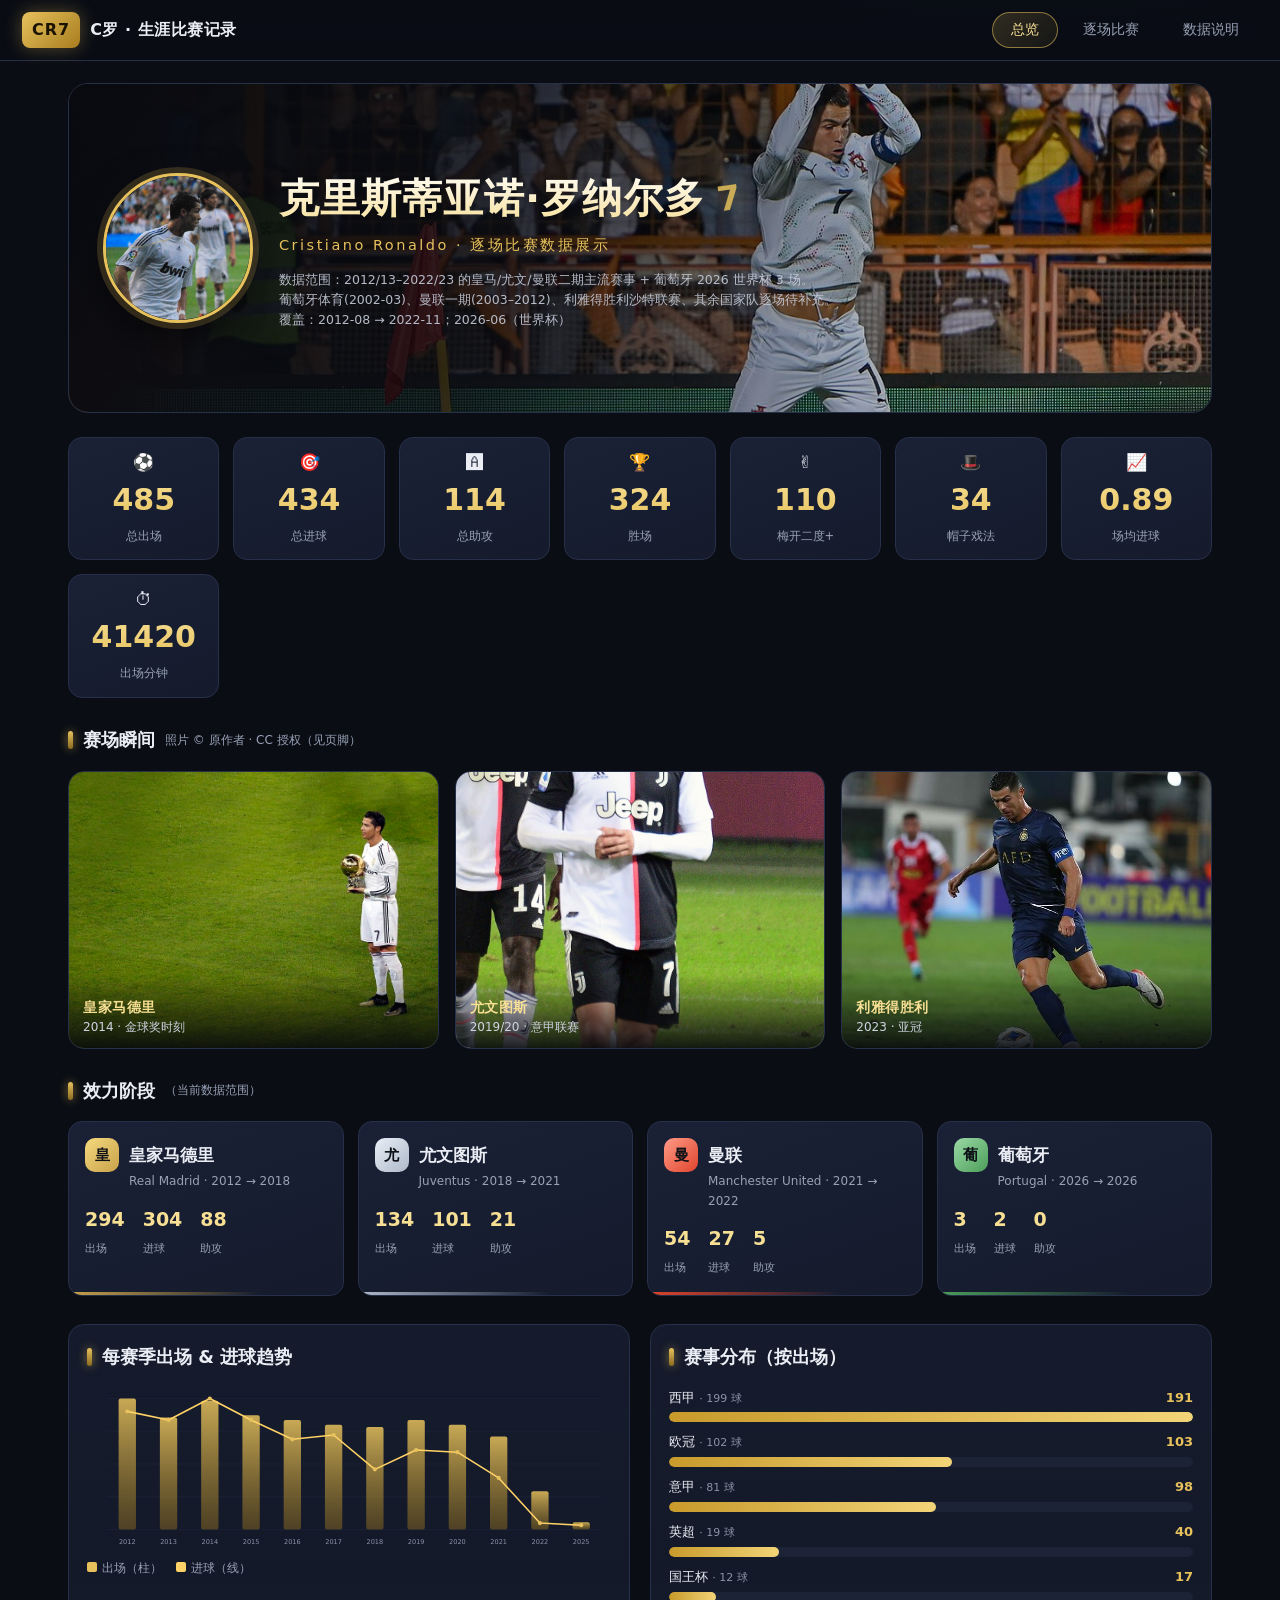
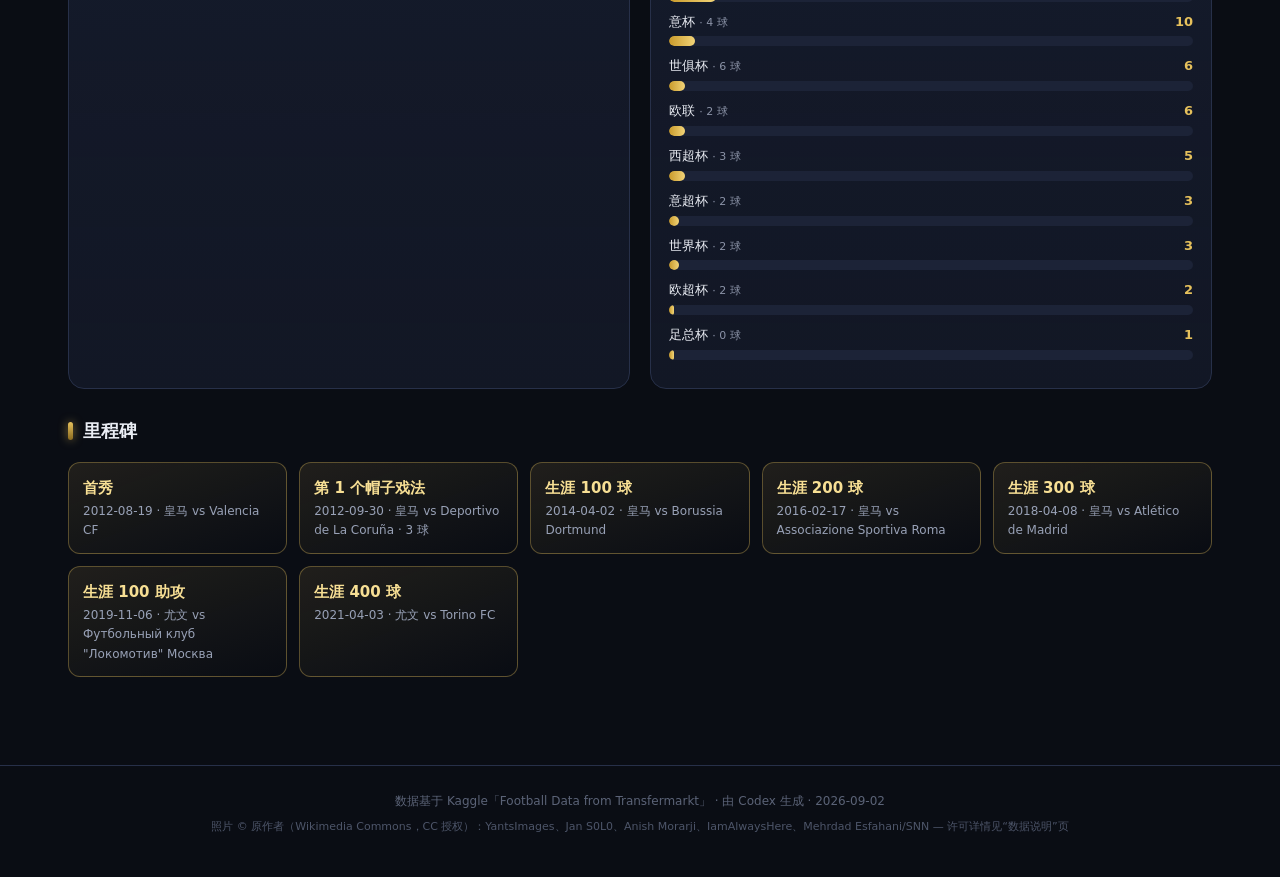
==== docs-deploy/index.html @ 301835a4 "Add files via upload" ====
<!DOCTYPE html>
<html lang="zh-CN">
<head>
<meta charset="UTF-8">
<meta name="viewport" content="width=device-width, initial-scale=1.0">
<title>C罗 · 职业生涯比赛记录</title>
<link rel="icon" type="image/svg+xml" href="assets/favicon.svg">
<link rel="stylesheet" href="css/style.css">
</head>
<body>
<header class="topbar">
  <div class="brand"><span class="brand-badge">CR7</span><span class="brand-text">C罗 · 生涯比赛记录</span></div>
  <nav class="tabs" id="tabs">
    <button class="tab active" data-view="overview">总览</button>
    <button class="tab" data-view="matches">逐场比赛</button>
    <button class="tab" data-view="about">数据说明</button>
  </nav>
</header>

<main>
  <!-- ============ 总览 ============ -->
  <section id="view-overview" class="view active">

    <div class="hero">
      <div class="hero-bg"></div>
      <div class="hero-veil"></div>
      <div class="hero-content">
        <div class="hero-avatar"><img src="assets/img/avatar.jpg" alt="Cristiano Ronaldo"></div>
        <div class="hero-txt">
          <div class="hero-name">
            <h1>克里斯蒂亚诺·罗纳尔多</h1>
            <span class="hero-no">7</span>
          </div>
          <p class="hero-sub">Cristiano Ronaldo · 逐场比赛数据展示</p>
          <p class="hero-note" id="hero-note"></p>
        </div>
      </div>
    </div>

    <div class="stat-grid" id="stat-grid"></div>

    <div class="block">
      <h2 class="block-title"><span class="bar"></span>赛场瞬间 <span class="hint">照片 © 原作者 · CC 授权（见页脚）</span></h2>
      <div class="gallery">
        <figure class="g-item">
          <img src="assets/img/madrid.jpg" alt="皇家马德里时期" loading="lazy">
          <figcaption><b>皇家马德里</b>2014 · 金球奖时刻</figcaption>
        </figure>
        <figure class="g-item">
          <img src="assets/img/juve.jpg" alt="尤文图斯时期" loading="lazy">
          <figcaption><b>尤文图斯</b>2019/20 · 意甲联赛</figcaption>
        </figure>
        <figure class="g-item">
          <img src="assets/img/alnassr.jpg" alt="利雅得胜利时期" loading="lazy">
          <figcaption><b>利雅得胜利</b>2023 · 亚冠</figcaption>
        </figure>
      </div>
    </div>

    <div class="block">
      <h2 class="block-title"><span class="bar"></span>效力阶段 <span class="hint">（当前数据范围）</span></h2>
      <div class="club-grid" id="club-grid"></div>
    </div>

    <div class="block two-col">
      <div class="card">
        <h2 class="block-title"><span class="bar"></span>每赛季出场 &amp; 进球趋势</h2>
        <div id="season-chart" class="chart"></div>
      </div>
      <div class="card">
        <h2 class="block-title"><span class="bar"></span>赛事分布（按出场）</h2>
        <div id="comp-chart" class="chart"></div>
      </div>
    </div>

    <div class="block">
      <h2 class="block-title"><span class="bar"></span>里程碑</h2>
      <div id="milestones" class="milestones"></div>
    </div>
  </section>

  <!-- ============ 逐场比赛 ============ -->
  <section id="view-matches" class="view">
    <div class="filter-bar" id="filter-bar">
      <select id="f-club"></select>
      <select id="f-season"></select>
      <select id="f-comp"></select>
      <select id="f-result"></select>
      <input id="f-search" type="search" placeholder="搜索对手 / 轮次…">
      <button id="f-reset" class="btn-ghost">重置</button>
      <span class="filter-summary" id="filter-summary"></span>
    </div>
    <div class="table-wrap">
      <table id="match-table">
        <thead>
          <tr>
            <th data-key="date" class="sortable">日期</th>
            <th data-key="club_short">俱乐部</th>
            <th data-key="comp_zh">赛事</th>
            <th data-key="opponent">对手</th>
            <th data-key="venue">主/客</th>
            <th data-key="score">比分</th>
            <th data-key="res">结果</th>
            <th data-key="goals">进球</th>
            <th data-key="assists">助攻</th>
            <th data-key="mins">时间</th>
            <th data-key="cards">牌</th>
          </tr>
        </thead>
        <tbody id="match-body"></tbody>
      </table>
    </div>
    <div class="pager" id="pager"></div>
  </section>

  <!-- ============ 数据说明 ============ -->
  <section id="view-about" class="view">
    <div class="card about-card">
      <h2><span class="bar"></span>数据来源与范围</h2>
      <div id="about-content"></div>
      <h2><span class="bar"></span>照片授权（Wikimedia Commons）</h2>
      <div class="credits" id="photo-credits"></div>
    </div>
  </section>
</main>

<footer>
  <div>数据基于 Kaggle「Football Data from Transfermarkt」 · 由 Codex 生成 · 2026-09-02</div>
  <div class="foot-credits" id="foot-credits"></div>
</footer>

<script src="data/data.js"></script>
<script src="js/app.js"></script>
</body>
</html>
---- docs-deploy/css/style.css ----
:root{
  --bg:#0a0d14;
  --bg2:#0f1320;
  --card:#151b2c;
  --card2:#1a2136;
  --line:#273049;
  --gold:#e6c15c;
  --gold2:#f7df94;
  --text:#eaedf4;
  --muted:#98a1b6;
  --win:#3ddc84;
  --draw:#f4c542;
  --loss:#ff6b6b;
}
*{box-sizing:border-box;margin:0;padding:0}
html{scroll-behavior:smooth}
body{
  font-family:"Segoe UI","Microsoft YaHei",system-ui,-apple-system,sans-serif;
  background:radial-gradient(1200px 600px at 80% -10%, #1b2340 0%, var(--bg) 45%), var(--bg);
  color:var(--text); line-height:1.6; min-height:100vh;
}
/* ---------- top bar ---------- */
.topbar{
  position:sticky; top:0; z-index:50;
  display:flex; align-items:center; justify-content:space-between; flex-wrap:wrap; gap:10px;
  padding:12px 22px;
  background:rgba(10,13,20,.85); backdrop-filter:blur(12px);
  border-bottom:1px solid var(--line);
}
.brand{display:flex; align-items:center; gap:10px}
.brand-badge{
  background:linear-gradient(135deg,var(--gold),#a87d1f); color:#1a1300; font-weight:800;
  padding:5px 10px; border-radius:8px; letter-spacing:1px; box-shadow:0 0 18px rgba(230,193,92,.35);
}
.brand-text{font-weight:700; letter-spacing:.5px}
.tabs{display:flex; gap:6px; flex-wrap:wrap}
.tab{
  cursor:pointer; border:1px solid transparent; background:transparent; color:var(--muted);
  padding:8px 18px; border-radius:20px; font-size:14px; transition:.18s;
}
.tab:hover{color:var(--text); border-color:var(--line)}
.tab.active{
  background:linear-gradient(135deg,rgba(230,193,92,.18),rgba(230,193,92,.05));
  border-color:rgba(230,193,92,.55); color:var(--gold2);
}
/* ---------- layout ---------- */
main{max-width:1180px; margin:0 auto; padding:22px 18px 60px}
.view{display:none; animation:fade .25s ease}
.view.active{display:block}
@keyframes fade{from{opacity:0; transform:translateY(6px)}to{opacity:1}}
.block{margin:28px 0}
.block-title{font-size:18px; margin-bottom:16px; display:flex; align-items:center; gap:10px}
.block-title .hint{font-size:12px; color:var(--muted); font-weight:400}
.bar{display:inline-block; width:5px; height:18px; border-radius:3px;
  background:linear-gradient(180deg,var(--gold),#8a6a1f); box-shadow:0 0 10px rgba(230,193,92,.6)}
.two-col{display:grid; grid-template-columns:1fr 1fr; gap:20px}
.card{
  background:linear-gradient(180deg,var(--card),rgba(21,27,44,.7));
  border:1px solid var(--line); border-radius:16px; padding:18px;
}
/* ---------- hero with photo ---------- */
.hero{position:relative; overflow:hidden; min-height:330px; border:1px solid var(--line); border-radius:20px;
  display:flex; align-items:center; margin-bottom:24px; background:#0c1019;}
.hero-bg{position:absolute; inset:0; background-image:url(../assets/img/hero.jpg); background-size:cover;
  background-position:center 22%;}
.hero-veil{position:absolute; inset:0;
  background:linear-gradient(100deg, rgba(8,10,16,.96) 8%, rgba(8,10,16,.82) 38%, rgba(8,10,16,.28) 70%, rgba(8,10,16,.15));}
.hero-content{position:relative; z-index:2; display:flex; align-items:center; gap:26px;
  padding:38px 34px; width:100%;}
.hero-avatar{flex:0 0 auto; width:150px; height:150px; border-radius:50%; overflow:hidden;
  border:3px solid var(--gold); box-shadow:0 0 0 6px rgba(230,193,92,.18), 0 18px 40px rgba(0,0,0,.5);
  background:#111; animation:pop .6s ease;}
.hero-avatar img{width:100%; height:100%; object-fit:cover; object-position:top center}
@keyframes pop{0%{transform:scale(.8); opacity:0}100%{transform:scale(1); opacity:1}}
.hero-txt{min-width:0}
.hero-name{display:flex; align-items:center; gap:12px}
.hero-name h1{font-size:clamp(24px,4.2vw,40px); font-weight:800; letter-spacing:1px;
  background:linear-gradient(180deg,#fff,var(--gold2)); -webkit-background-clip:text; background-clip:text; color:transparent;}
.hero-no{font-size:34px; font-weight:900; color:var(--gold); opacity:.85; transform:rotate(-8deg);
  text-shadow:0 0 22px rgba(230,193,92,.55)}
.hero-sub{color:var(--gold); margin-top:4px; font-size:14.5px; letter-spacing:2.5px}
.hero-note{margin-top:12px; max-width:640px; color:#c6ccda; font-size:12.5px; white-space:pre-line; opacity:.9}
/* ---------- stat cards ---------- */
.stat-grid{display:grid; grid-template-columns:repeat(auto-fit,minmax(150px,1fr)); gap:14px; margin-bottom:6px}
.stat{position:relative; overflow:hidden; background:linear-gradient(160deg,var(--card2),var(--card));
  border:1px solid var(--line); border-radius:14px; padding:16px 12px 14px; text-align:center; transition:.22s}
.stat::before{content:""; position:absolute; top:0; left:18%; right:18%; height:2px;
  background:linear-gradient(90deg,transparent,var(--gold),transparent); opacity:0; transition:.22s}
.stat:hover{transform:translateY(-4px); border-color:rgba(230,193,92,.55); box-shadow:0 12px 26px rgba(0,0,0,.35)}
.stat:hover::before{opacity:1}
.stat .ico{font-size:17px; line-height:1}
.stat .num{font-size:clamp(21px,3vw,30px); font-weight:800; margin-top:5px;
  background:linear-gradient(180deg,var(--gold2),var(--gold)); -webkit-background-clip:text; background-clip:text; color:transparent;}
.stat .lbl{font-size:11.5px; color:var(--muted); margin-top:3px}
/* ---------- gallery ---------- */
.gallery{display:grid; grid-template-columns:repeat(auto-fit,minmax(220px,1fr)); gap:16px}
.g-item{position:relative; border-radius:16px; overflow:hidden; border:1px solid var(--line);
  aspect-ratio:4/3; cursor:pointer; transition:.25s; background:#0c1019}
.g-item img{width:100%; height:100%; object-fit:cover; display:block; transition:transform .5s ease}
.g-item:hover{transform:translateY(-4px); border-color:rgba(230,193,92,.5); box-shadow:0 16px 34px rgba(0,0,0,.45)}
.g-item:hover img{transform:scale(1.07)}
.g-item figcaption{position:absolute; left:0; right:0; bottom:0; padding:22px 14px 10px;
  background:linear-gradient(transparent, rgba(5,7,12,.9)); font-size:12px; color:#cfd4e2;}
.g-item figcaption b{display:block; color:var(--gold2); font-size:14px; letter-spacing:.5px}
/* ---------- club cards ---------- */
.club-grid{display:grid; grid-template-columns:repeat(auto-fit,minmax(230px,1fr)); gap:14px}
.club-card{position:relative; overflow:hidden; background:linear-gradient(160deg,var(--card2),var(--card));
  border:1px solid var(--line); border-radius:14px; padding:16px; transition:.2s}
.club-card::after{content:""; position:absolute; inset:auto 0 0 0; height:3px;
  background:linear-gradient(90deg,var(--acc,#e6c15c),transparent 70%);}
.club-card:hover{transform:translateY(-3px); border-color:rgba(230,193,92,.5)}
.club-card .cname{font-size:17px; font-weight:700; display:flex; align-items:center; gap:10px}
.club-card .cmono{width:34px; height:34px; border-radius:10px; display:inline-flex; align-items:center; justify-content:center;
  font-weight:800; font-size:15px; color:#0d1117; background:linear-gradient(135deg,var(--acc2,#f7df94),var(--acc,#e6c15c));}
.club-card .crange{font-size:12px; color:var(--muted); margin-left:44px}
.club-card .cstats{display:flex; gap:18px; margin-top:12px}
.club-card .cstats div b{display:block; font-size:19px; color:var(--gold2)}
.club-card .cstats div span{font-size:11px; color:var(--muted)}
/* ---------- charts ---------- */
.chart{width:100%}
.chart svg{width:100%; height:auto; display:block}
.legend{display:flex; gap:14px; flex-wrap:wrap; font-size:12px; color:var(--muted); margin-top:8px}
.legend i{display:inline-block; width:10px; height:10px; border-radius:2px; margin-right:5px}
/* ---------- milestones ---------- */
.milestones{display:grid; grid-template-columns:repeat(auto-fit,minmax(200px,1fr)); gap:12px}
.milestone{background:linear-gradient(160deg,rgba(230,193,92,.1),transparent);
  border:1px solid rgba(230,193,92,.35); border-radius:12px; padding:12px 14px; transition:.2s}
.milestone:hover{transform:translateY(-2px)}
.milestone b{color:var(--gold2); font-size:15px}
.milestone p{font-size:12px; color:var(--muted); margin-top:2px}
/* ---------- filter bar ---------- */
.filter-bar{display:flex; gap:10px; flex-wrap:wrap; align-items:center; margin-bottom:14px}
.filter-bar select,.filter-bar input{
  background:var(--card); color:var(--text); border:1px solid var(--line); border-radius:10px;
  padding:8px 12px; font-size:13px; outline:none; min-width:130px; transition:.15s;
}
.filter-bar select:focus,.filter-bar input:focus{border-color:var(--gold)}
.filter-bar input[type=search]{flex:1; min-width:180px}
.btn-ghost{cursor:pointer; background:transparent; border:1px solid var(--line); color:var(--muted); border-radius:10px; padding:8px 14px; font-size:13px; transition:.15s}
.btn-ghost:hover{color:var(--text); border-color:var(--gold)}
.filter-summary{color:var(--muted); font-size:13px; margin-left:auto; padding-right:4px}
/* ---------- table ---------- */
.table-wrap{overflow:auto; border:1px solid var(--line); border-radius:14px; background:var(--card); max-height:72vh}
table{width:100%; border-collapse:collapse; font-size:13px; min-width:860px}
thead th{
  position:sticky; top:0; z-index:5; background:var(--card2); color:var(--muted); font-weight:600;
  text-align:left; padding:10px 10px; white-space:nowrap; cursor:pointer; user-select:none; border-bottom:1px solid var(--line);
}
thead th:hover{color:var(--text)}
thead th.sorted-asc::after{content:" ▲"; font-size:9px; color:var(--gold)}
thead th.sorted-desc::after{content:" ▼"; font-size:9px; color:var(--gold)}
tbody td{padding:9px 10px; border-bottom:1px solid rgba(39,48,73,.5); white-space:nowrap}
tbody tr{transition:background .12s}
tbody tr:hover{background:rgba(230,193,92,.05)}
tbody tr.expanded{background:rgba(230,193,92,.07)}
.result-W{color:var(--win); font-weight:700}
.result-D{color:var(--draw); font-weight:700}
.result-L{color:var(--loss); font-weight:700}
.goal-hi{color:var(--gold2); font-weight:700}
.detail-row td{background:#10162a}
.detail-inner{font-size:12.5px; color:var(--muted); line-height:1.9; padding:4px 6px}
.detail-inner b{color:var(--gold2)}
/* ---------- pager ---------- */
.pager{display:flex; gap:6px; flex-wrap:wrap; justify-content:center; align-items:center; margin-top:16px}
.pager button{cursor:pointer; min-width:34px; padding:7px 10px; border-radius:8px; background:var(--card); border:1px solid var(--line); color:var(--text); font-size:13px; transition:.15s}
.pager button:hover:not(:disabled){border-color:var(--gold)}
.pager button.on{background:linear-gradient(135deg,var(--gold),#c89a2b); color:#1a1300; border-color:transparent; font-weight:700}
.pager button:disabled{opacity:.35; cursor:not-allowed}
.pager .pageinfo{color:var(--muted); font-size:13px; padding:0 8px}
/* ---------- about ---------- */
.about-card{max-width:900px}
.about-card h2{display:flex; align-items:center; gap:10px; color:var(--gold2); font-size:19px; margin:24px 0 10px}
.about-card h2:first-child{margin-top:6px}
.about-card p,.about-card li{color:var(--muted); font-size:14px}
.about-card ul{padding-left:22px}
.about-card .kv{display:grid; grid-template-columns:120px 1fr; gap:6px 16px; font-size:14px}
.about-card .kv b{color:var(--text)}
.credits{font-size:12.5px; color:var(--muted); line-height:1.9}
.credits a{color:var(--gold)}
/* ---------- footer ---------- */
footer{text-align:center; color:#5b6377; font-size:12px; padding:26px 14px 40px; border-top:1px solid var(--line)}
.foot-credits{margin-top:6px; font-size:11px; color:#4d5569; line-height:1.8; max-width:900px; margin-left:auto; margin-right:auto}
/* ---------- responsive ---------- */
@media (max-width:820px){
  .two-col{grid-template-columns:1fr}
  .filter-bar .filter-summary{margin-left:0; width:100%}
  .hero-content{flex-direction:column; text-align:center; gap:18px; padding:30px 18px}
  .hero-name{justify-content:center}
  .hero-note{margin-left:auto; margin-right:auto}
}
@media (max-width:560px){
  .topbar{justify-content:center}
  .hero{min-height:auto}
  .hero-avatar{width:110px; height:110px}
}
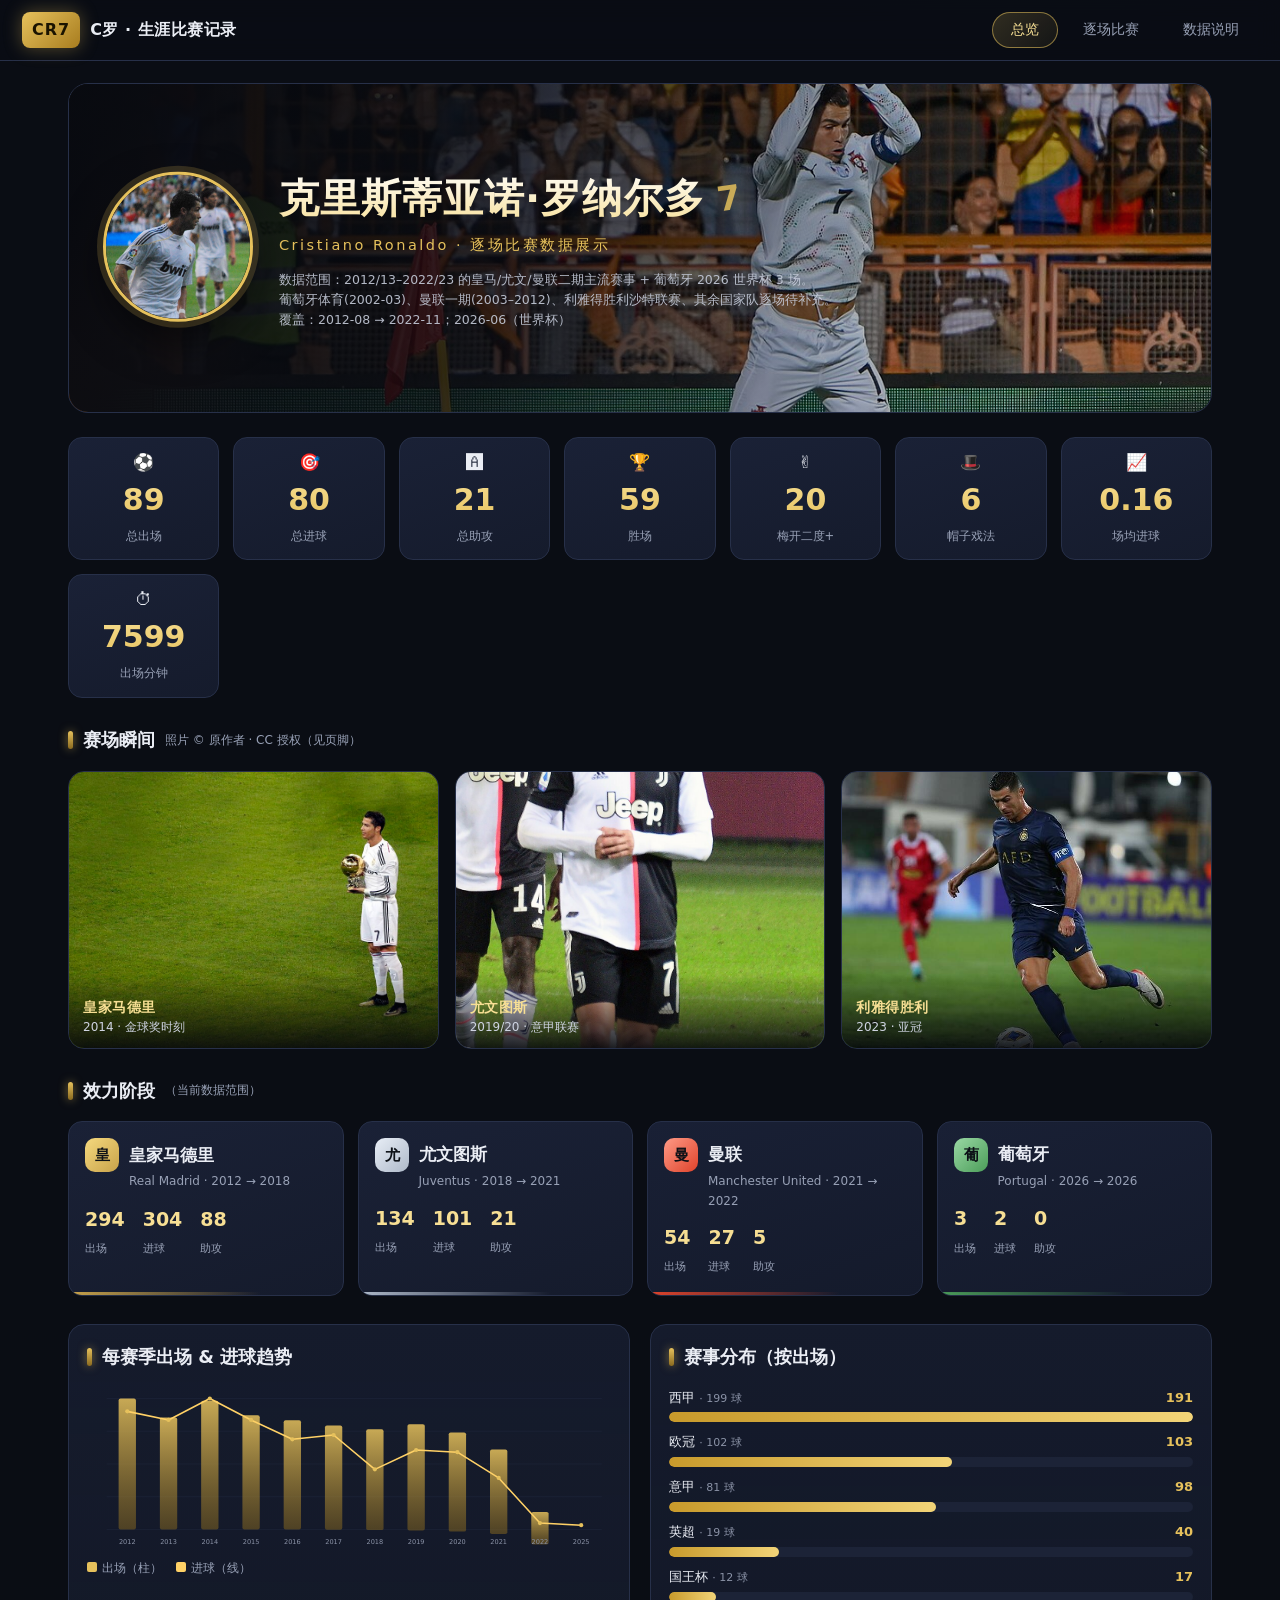
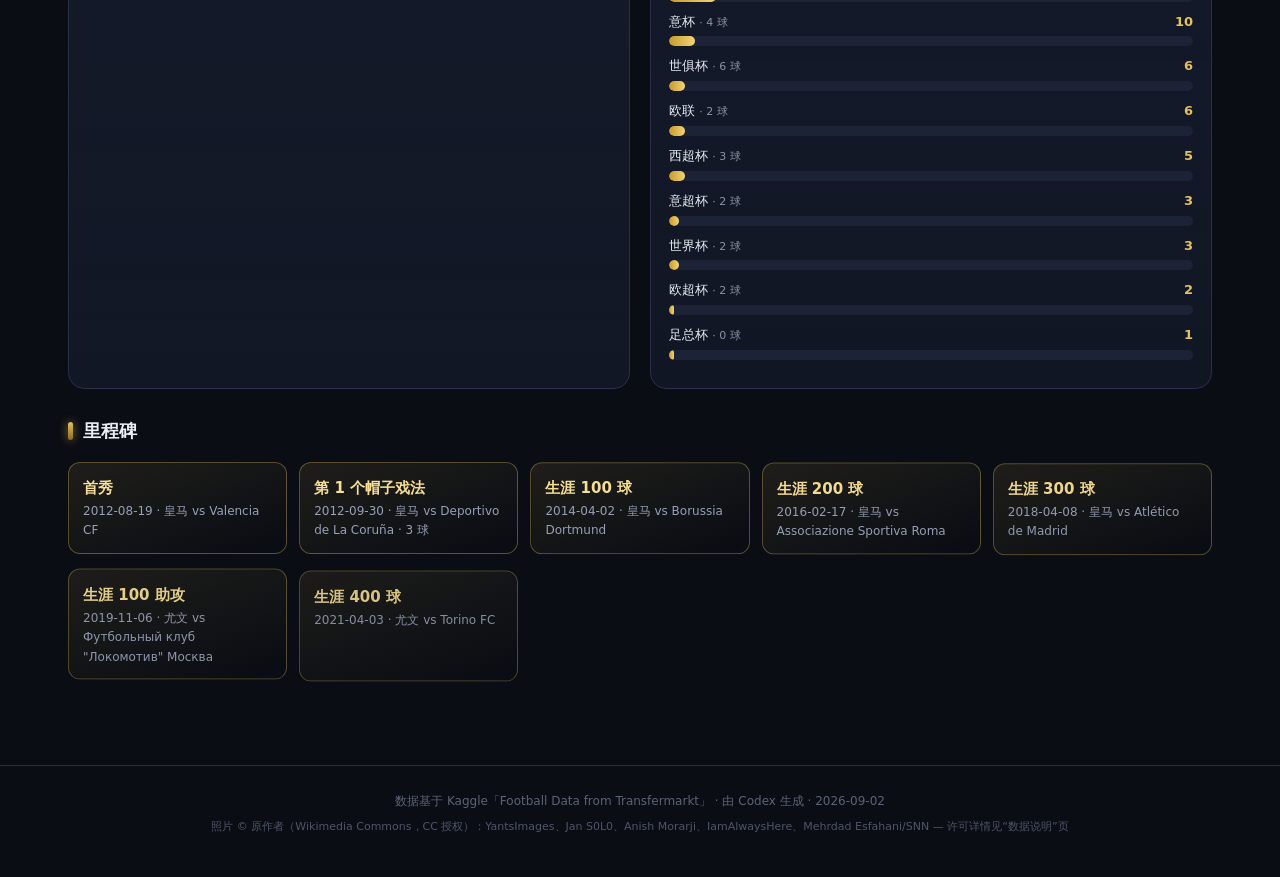
==== commit 7729c4c6: "Add files via upload" ====
--- a/docs-deploy/index.html
+++ b/docs-deploy/index.html
@@ -129,7 +129,10 @@
   <div class="foot-credits" id="foot-credits"></div>
 </footer>
 
+<script src="assets/js/gsap.min.js"></script>
+<script src="assets/js/ScrollTrigger.min.js"></script>
 <script src="data/data.js"></script>
 <script src="js/app.js"></script>
 </body>
 </html>
+
--- a/docs-deploy/css/style.css
+++ b/docs-deploy/css/style.css
@@ -69,9 +69,9 @@
   padding:38px 34px; width:100%;}
 .hero-avatar{flex:0 0 auto; width:150px; height:150px; border-radius:50%; overflow:hidden;
   border:3px solid var(--gold); box-shadow:0 0 0 6px rgba(230,193,92,.18), 0 18px 40px rgba(0,0,0,.5);
-  background:#111; animation:pop .6s ease;}
+  background:#111;}
 .hero-avatar img{width:100%; height:100%; object-fit:cover; object-position:top center}
-@keyframes pop{0%{transform:scale(.8); opacity:0}100%{transform:scale(1); opacity:1}}
+
 .hero-txt{min-width:0}
 .hero-name{display:flex; align-items:center; gap:12px}
 .hero-name h1{font-size:clamp(24px,4.2vw,40px); font-weight:800; letter-spacing:1px;
@@ -193,3 +193,9 @@
   .hero{min-height:auto}
   .hero-avatar{width:110px; height:110px}
 }
+
+
+/* svg bar animation support */
+#season-chart rect{transform-box:fill-box}
+.chart text{user-select:none}
+
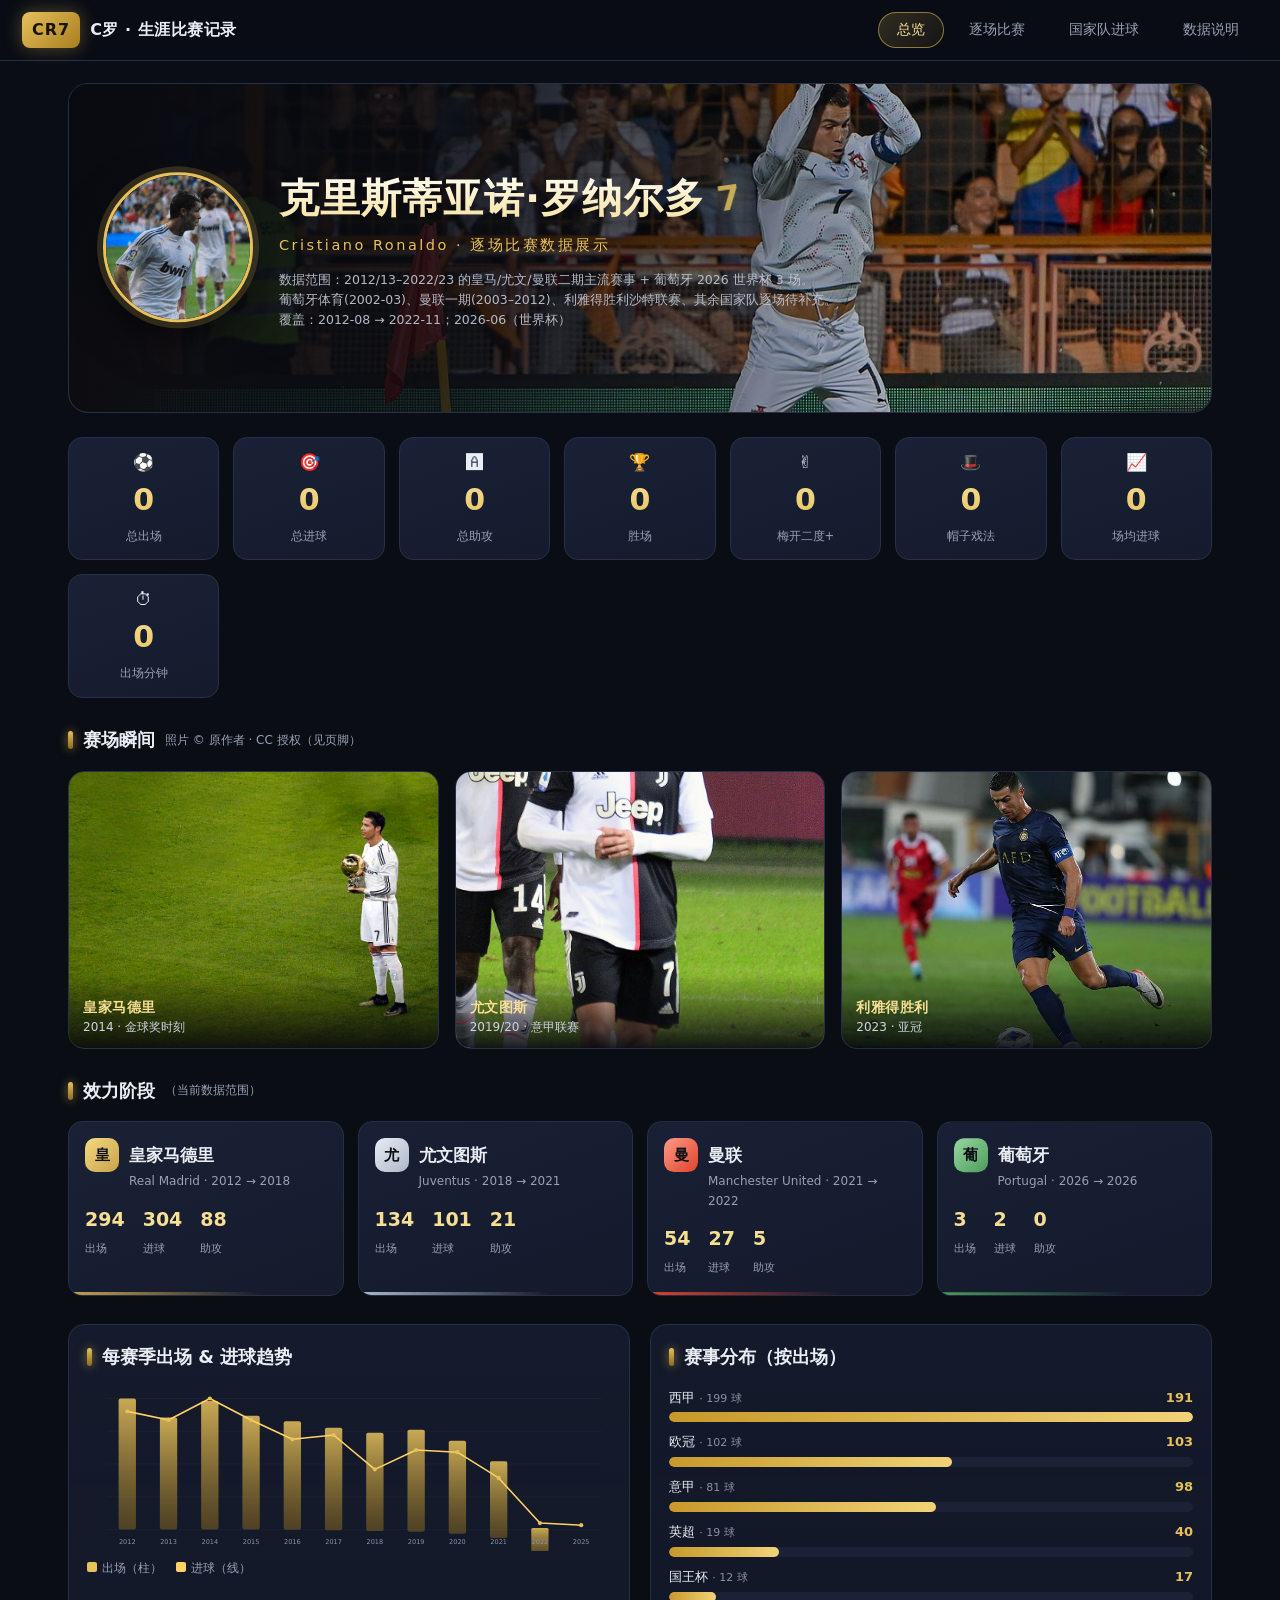
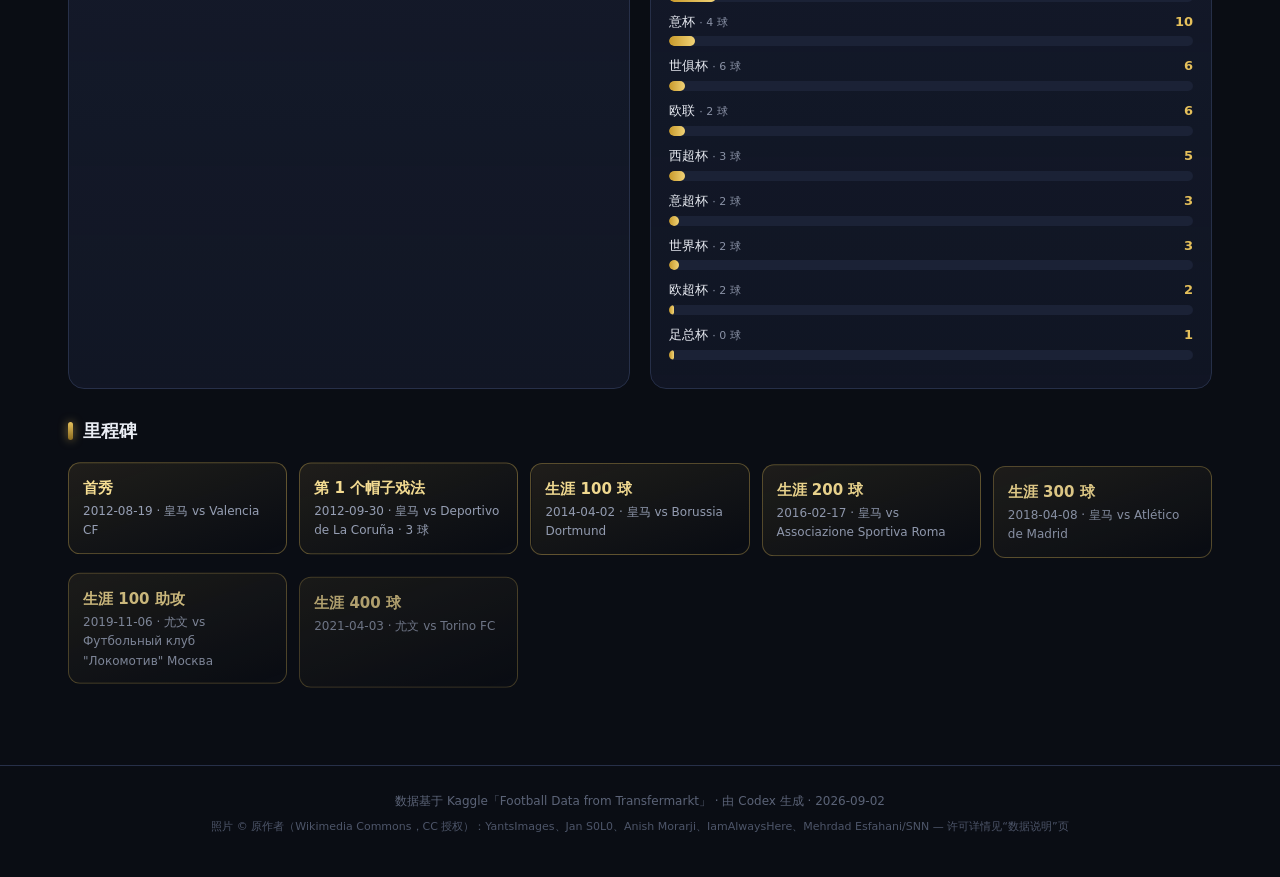
==== commit dd3114da: "Add files via upload" ====
--- a/docs-deploy/index.html
+++ b/docs-deploy/index.html
@@ -1,138 +1,172 @@
-<!DOCTYPE html>
-<html lang="zh-CN">
-<head>
-<meta charset="UTF-8">
-<meta name="viewport" content="width=device-width, initial-scale=1.0">
-<title>C罗 · 职业生涯比赛记录</title>
-<link rel="icon" type="image/svg+xml" href="assets/favicon.svg">
-<link rel="stylesheet" href="css/style.css">
-</head>
-<body>
-<header class="topbar">
-  <div class="brand"><span class="brand-badge">CR7</span><span class="brand-text">C罗 · 生涯比赛记录</span></div>
-  <nav class="tabs" id="tabs">
-    <button class="tab active" data-view="overview">总览</button>
-    <button class="tab" data-view="matches">逐场比赛</button>
-    <button class="tab" data-view="about">数据说明</button>
-  </nav>
-</header>
-
-<main>
-  <!-- ============ 总览 ============ -->
-  <section id="view-overview" class="view active">
-
-    <div class="hero">
-      <div class="hero-bg"></div>
-      <div class="hero-veil"></div>
-      <div class="hero-content">
-        <div class="hero-avatar"><img src="assets/img/avatar.jpg" alt="Cristiano Ronaldo"></div>
-        <div class="hero-txt">
-          <div class="hero-name">
-            <h1>克里斯蒂亚诺·罗纳尔多</h1>
-            <span class="hero-no">7</span>
-          </div>
-          <p class="hero-sub">Cristiano Ronaldo · 逐场比赛数据展示</p>
-          <p class="hero-note" id="hero-note"></p>
-        </div>
-      </div>
-    </div>
-
-    <div class="stat-grid" id="stat-grid"></div>
-
-    <div class="block">
-      <h2 class="block-title"><span class="bar"></span>赛场瞬间 <span class="hint">照片 © 原作者 · CC 授权（见页脚）</span></h2>
-      <div class="gallery">
-        <figure class="g-item">
-          <img src="assets/img/madrid.jpg" alt="皇家马德里时期" loading="lazy">
-          <figcaption><b>皇家马德里</b>2014 · 金球奖时刻</figcaption>
-        </figure>
-        <figure class="g-item">
-          <img src="assets/img/juve.jpg" alt="尤文图斯时期" loading="lazy">
-          <figcaption><b>尤文图斯</b>2019/20 · 意甲联赛</figcaption>
-        </figure>
-        <figure class="g-item">
-          <img src="assets/img/alnassr.jpg" alt="利雅得胜利时期" loading="lazy">
-          <figcaption><b>利雅得胜利</b>2023 · 亚冠</figcaption>
-        </figure>
-      </div>
-    </div>
-
-    <div class="block">
-      <h2 class="block-title"><span class="bar"></span>效力阶段 <span class="hint">（当前数据范围）</span></h2>
-      <div class="club-grid" id="club-grid"></div>
-    </div>
-
-    <div class="block two-col">
-      <div class="card">
-        <h2 class="block-title"><span class="bar"></span>每赛季出场 &amp; 进球趋势</h2>
-        <div id="season-chart" class="chart"></div>
-      </div>
-      <div class="card">
-        <h2 class="block-title"><span class="bar"></span>赛事分布（按出场）</h2>
-        <div id="comp-chart" class="chart"></div>
-      </div>
-    </div>
-
-    <div class="block">
-      <h2 class="block-title"><span class="bar"></span>里程碑</h2>
-      <div id="milestones" class="milestones"></div>
-    </div>
-  </section>
-
-  <!-- ============ 逐场比赛 ============ -->
-  <section id="view-matches" class="view">
-    <div class="filter-bar" id="filter-bar">
-      <select id="f-club"></select>
-      <select id="f-season"></select>
-      <select id="f-comp"></select>
-      <select id="f-result"></select>
-      <input id="f-search" type="search" placeholder="搜索对手 / 轮次…">
-      <button id="f-reset" class="btn-ghost">重置</button>
-      <span class="filter-summary" id="filter-summary"></span>
-    </div>
-    <div class="table-wrap">
-      <table id="match-table">
-        <thead>
-          <tr>
-            <th data-key="date" class="sortable">日期</th>
-            <th data-key="club_short">俱乐部</th>
-            <th data-key="comp_zh">赛事</th>
-            <th data-key="opponent">对手</th>
-            <th data-key="venue">主/客</th>
-            <th data-key="score">比分</th>
-            <th data-key="res">结果</th>
-            <th data-key="goals">进球</th>
-            <th data-key="assists">助攻</th>
-            <th data-key="mins">时间</th>
-            <th data-key="cards">牌</th>
-          </tr>
-        </thead>
-        <tbody id="match-body"></tbody>
-      </table>
-    </div>
-    <div class="pager" id="pager"></div>
-  </section>
-
-  <!-- ============ 数据说明 ============ -->
-  <section id="view-about" class="view">
-    <div class="card about-card">
-      <h2><span class="bar"></span>数据来源与范围</h2>
-      <div id="about-content"></div>
-      <h2><span class="bar"></span>照片授权（Wikimedia Commons）</h2>
-      <div class="credits" id="photo-credits"></div>
-    </div>
-  </section>
-</main>
-
-<footer>
-  <div>数据基于 Kaggle「Football Data from Transfermarkt」 · 由 Codex 生成 · 2026-09-02</div>
-  <div class="foot-credits" id="foot-credits"></div>
-</footer>
-
-<script src="assets/js/gsap.min.js"></script>
-<script src="assets/js/ScrollTrigger.min.js"></script>
-<script src="data/data.js"></script>
-<script src="js/app.js"></script>
-</body>
+<!DOCTYPE html>
+<html lang="zh-CN">
+<head>
+<meta charset="UTF-8">
+<meta name="viewport" content="width=device-width, initial-scale=1.0">
+<title>C罗 · 职业生涯比赛记录</title>
+<link rel="icon" type="image/svg+xml" href="assets/favicon.svg">
+<link rel="stylesheet" href="css/style.css">
+</head>
+<body>
+<header class="topbar">
+  <div class="brand"><span class="brand-badge">CR7</span><span class="brand-text">C罗 · 生涯比赛记录</span></div>
+  <nav class="tabs" id="tabs">
+    <button class="tab active" data-view="overview">总览</button>
+    <button class="tab" data-view="matches">逐场比赛</button>
+    <button class="tab" data-view="intl">国家队进球</button>
+    <button class="tab" data-view="about">数据说明</button>
+  </nav>
+</header>
+
+<main>
+  <!-- ============ 总览 ============ -->
+  <section id="view-overview" class="view active">
+
+    <div class="hero">
+      <div class="hero-bg"></div>
+      <div class="hero-veil"></div>
+      <div class="hero-content">
+        <div class="hero-avatar"><img src="assets/img/avatar.jpg" alt="Cristiano Ronaldo"></div>
+        <div class="hero-txt">
+          <div class="hero-name">
+            <h1>克里斯蒂亚诺·罗纳尔多</h1>
+            <span class="hero-no">7</span>
+          </div>
+          <p class="hero-sub">Cristiano Ronaldo · 逐场比赛数据展示</p>
+          <p class="hero-note" id="hero-note"></p>
+        </div>
+      </div>
+    </div>
+
+    <div class="stat-grid" id="stat-grid"></div>
+
+    <div class="block">
+      <h2 class="block-title"><span class="bar"></span>赛场瞬间 <span class="hint">照片 © 原作者 · CC 授权（见页脚）</span></h2>
+      <div class="gallery">
+        <figure class="g-item">
+          <img src="assets/img/madrid.jpg" alt="皇家马德里时期" loading="lazy">
+          <figcaption><b>皇家马德里</b>2014 · 金球奖时刻</figcaption>
+        </figure>
+        <figure class="g-item">
+          <img src="assets/img/juve.jpg" alt="尤文图斯时期" loading="lazy">
+          <figcaption><b>尤文图斯</b>2019/20 · 意甲联赛</figcaption>
+        </figure>
+        <figure class="g-item">
+          <img src="assets/img/alnassr.jpg" alt="利雅得胜利时期" loading="lazy">
+          <figcaption><b>利雅得胜利</b>2023 · 亚冠</figcaption>
+        </figure>
+      </div>
+    </div>
+
+    <div class="block">
+      <h2 class="block-title"><span class="bar"></span>效力阶段 <span class="hint">（当前数据范围）</span></h2>
+      <div class="club-grid" id="club-grid"></div>
+    </div>
+
+    <div class="block two-col">
+      <div class="card">
+        <h2 class="block-title"><span class="bar"></span>每赛季出场 &amp; 进球趋势</h2>
+        <div id="season-chart" class="chart"></div>
+      </div>
+      <div class="card">
+        <h2 class="block-title"><span class="bar"></span>赛事分布（按出场）</h2>
+        <div id="comp-chart" class="chart"></div>
+      </div>
+    </div>
+
+    <div class="block">
+      <h2 class="block-title"><span class="bar"></span>里程碑</h2>
+      <div id="milestones" class="milestones"></div>
+    </div>
+  </section>
+
+  <!-- ============ 逐场比赛 ============ -->
+  <section id="view-matches" class="view">
+    <div class="filter-bar" id="filter-bar">
+      <select id="f-club"></select>
+      <select id="f-season"></select>
+      <select id="f-comp"></select>
+      <select id="f-result"></select>
+      <input id="f-search" type="search" placeholder="搜索对手 / 轮次…">
+      <button id="f-reset" class="btn-ghost">重置</button>
+      <span class="filter-summary" id="filter-summary"></span>
+    </div>
+    <div class="table-wrap">
+      <table id="match-table">
+        <thead>
+          <tr>
+            <th data-key="date" class="sortable">日期</th>
+            <th data-key="club_short">俱乐部</th>
+            <th data-key="comp_zh">赛事</th>
+            <th data-key="opponent">对手</th>
+            <th data-key="venue">主/客</th>
+            <th data-key="score">比分</th>
+            <th data-key="res">结果</th>
+            <th data-key="goals">进球</th>
+            <th data-key="assists">助攻</th>
+            <th data-key="mins">时间</th>
+            <th data-key="cards">牌</th>
+          </tr>
+        </thead>
+        <tbody id="match-body"></tbody>
+      </table>
+    </div>
+    <div class="pager" id="pager"></div>
+  </section>
+
+
+  <!-- ============ 国家队进球 ============ -->
+  <section id="view-intl" class="view">
+    <div class="hero-intro card">
+      <div class="block-title"><span class="bar"></span>葡萄牙国家队 · C罗 进球记录</div>
+      <p class="intro-p">C罗为葡萄牙国家队攻入的 <b>146</b> 粒进球（数据来源：Wikipedia《List of international goals scored by Cristiano Ronaldo》，截至 2026-07）。</p>
+    </div>
+    <div class="stat-grid" id="intl-stats"></div>
+    <div class="filter-bar">
+      <select id="i-cat"></select>
+      <select id="i-year"></select>
+      <input id="i-search" type="search" placeholder="搜索对手 / 赛事 / 场地…">
+      <button id="i-reset" class="btn-ghost">重置</button>
+      <span class="filter-summary" id="i-summary"></span>
+    </div>
+    <div class="table-wrap">
+      <table id="intl-table">
+        <thead>
+          <tr>
+            <th>#</th>
+            <th>日期</th>
+            <th>对手</th>
+            <th>进球比分</th>
+            <th>终场</th>
+            <th>赛事</th>
+            <th>场地</th>
+          </tr>
+        </thead>
+        <tbody id="intl-body"></tbody>
+      </table>
+    </div>
+  </section>
+
+  <!-- ============ 数据说明 ============ -->
+  <section id="view-about" class="view">
+    <div class="card about-card">
+      <h2><span class="bar"></span>数据来源与范围</h2>
+      <div id="about-content"></div>
+      <h2><span class="bar"></span>照片授权（Wikimedia Commons）</h2>
+      <div class="credits" id="photo-credits"></div>
+    </div>
+  </section>
+</main>
+
+<footer>
+  <div>数据基于 Kaggle「Football Data from Transfermarkt」 · 由 Codex 生成 · 2026-09-02</div>
+  <div class="foot-credits" id="foot-credits"></div>
+</footer>
+
+<script src="assets/js/gsap.min.js"></script>
+<script src="assets/js/ScrollTrigger.min.js"></script>
+<script src="data/data.js"></script>
+<script src="js/app.js"></script>
+</body>
 </html>
 
--- a/docs-deploy/css/style.css
+++ b/docs-deploy/css/style.css
@@ -199,3 +199,7 @@
 #season-chart rect{transform-box:fill-box}
 .chart text{user-select:none}
 
+
+.hero-intro b{color:var(--gold2)}
+.intro-p{color:var(--muted);font-size:14px;margin-top:6px}
+
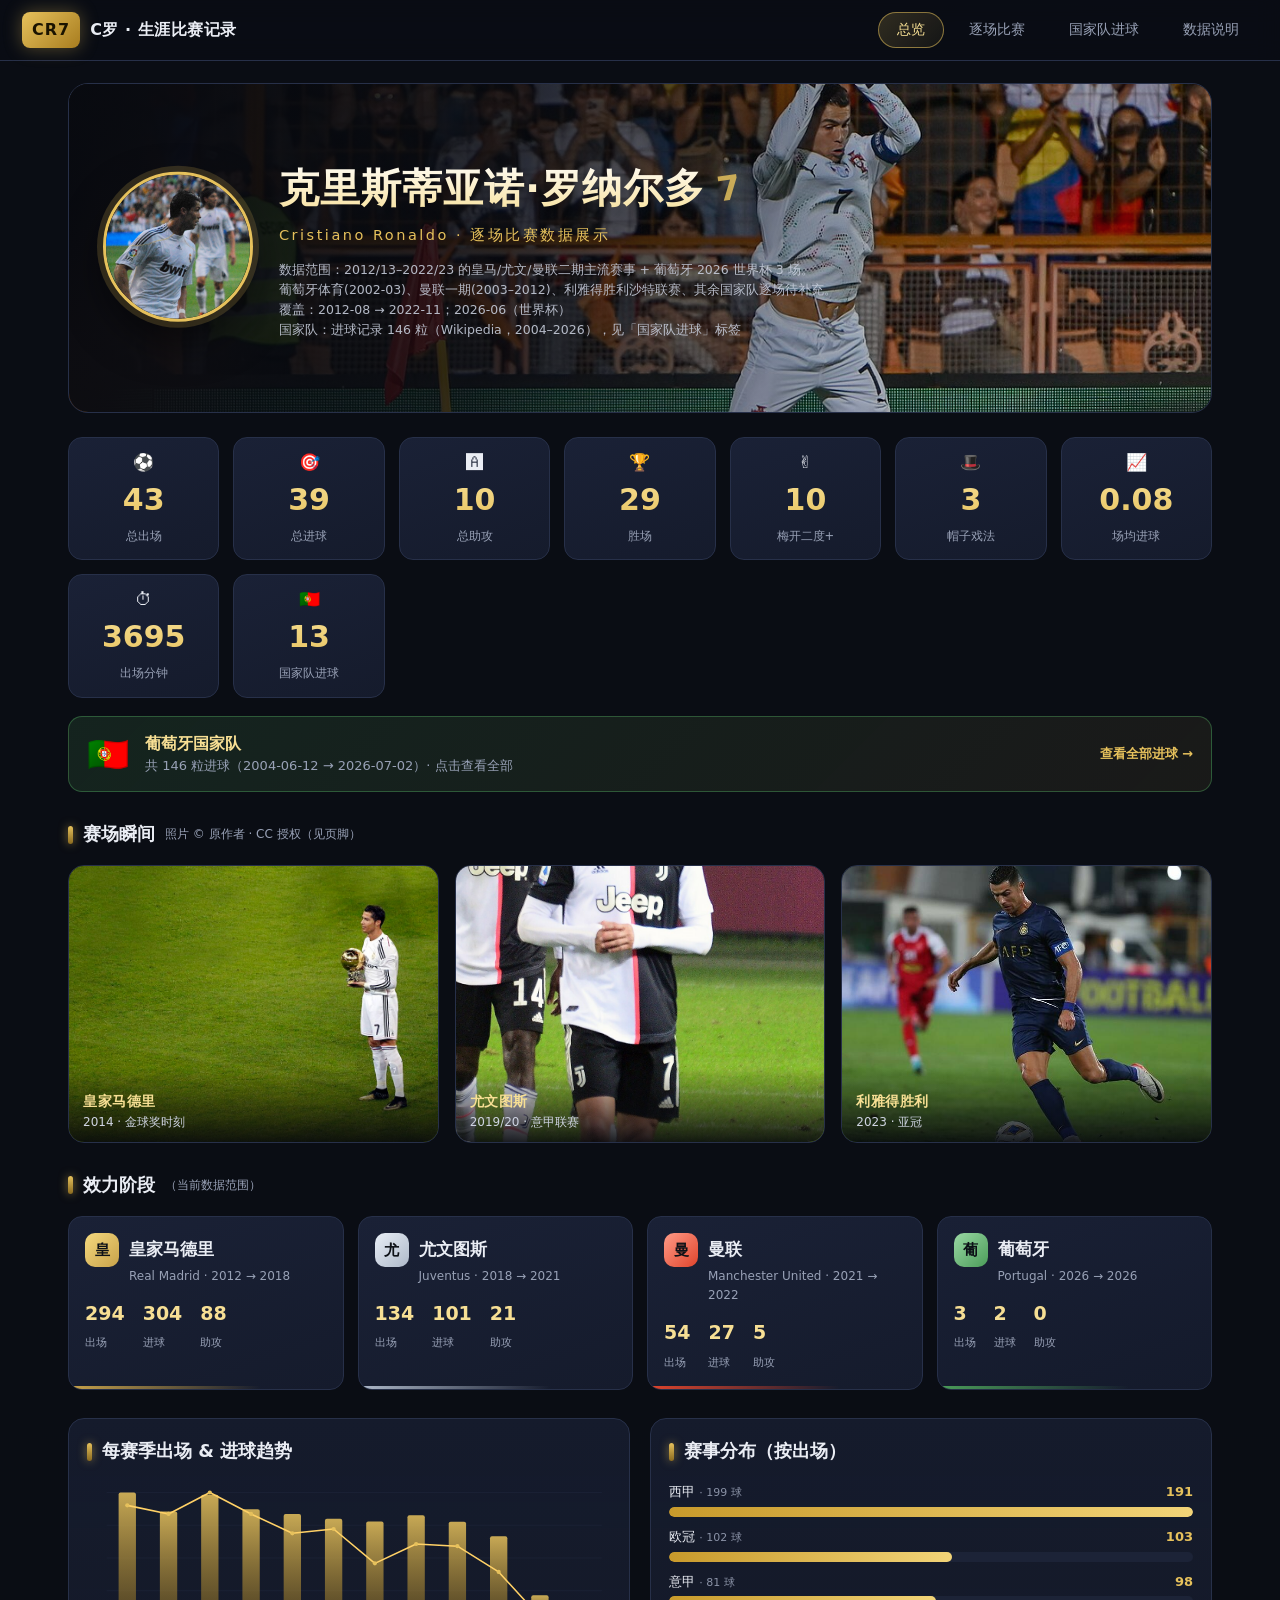
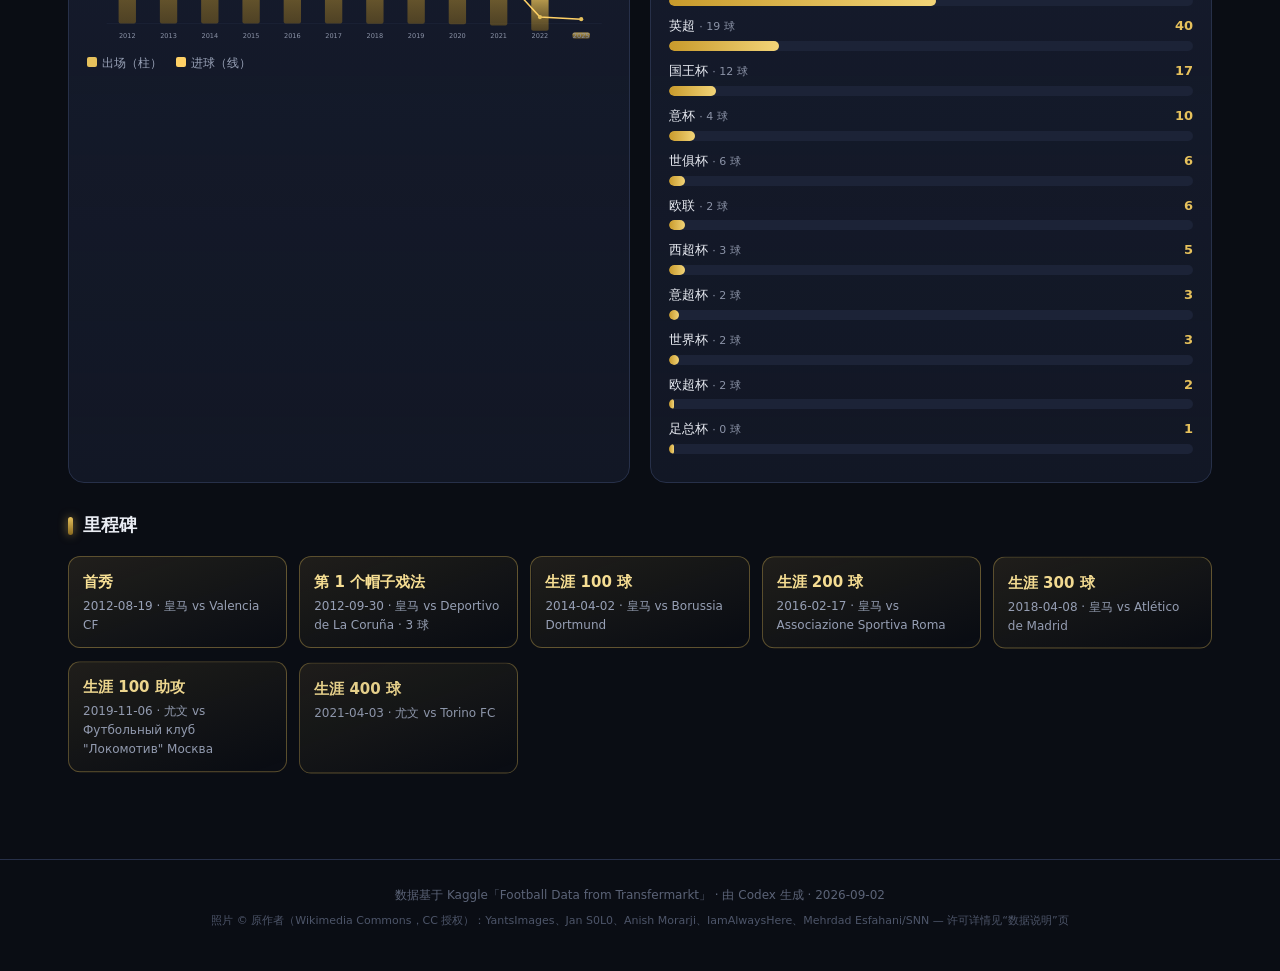
==== commit 8fabd504: "Add files via upload" ====
--- a/docs-deploy/index.html
+++ b/docs-deploy/index.html
@@ -39,6 +39,15 @@
     </div>
 
     <div class="stat-grid" id="stat-grid"></div>
+
+    <div class="intl-banner" id="intl-banner" title="查看国家队进球">
+      <div class="ib-flag">🇵🇹</div>
+      <div class="ib-main">
+        <div class="ib-title">葡萄牙国家队</div>
+        <div class="ib-sub" id="intl-banner-sub">查看 C罗 的国家队进球记录</div>
+      </div>
+      <div class="ib-go">查看全部进球 →</div>
+    </div>
 
     <div class="block">
       <h2 class="block-title"><span class="bar"></span>赛场瞬间 <span class="hint">照片 © 原作者 · CC 授权（见页脚）</span></h2>
--- a/docs-deploy/css/style.css
+++ b/docs-deploy/css/style.css
@@ -1,205 +1,215 @@
-:root{
-  --bg:#0a0d14;
-  --bg2:#0f1320;
-  --card:#151b2c;
-  --card2:#1a2136;
-  --line:#273049;
-  --gold:#e6c15c;
-  --gold2:#f7df94;
-  --text:#eaedf4;
-  --muted:#98a1b6;
-  --win:#3ddc84;
-  --draw:#f4c542;
-  --loss:#ff6b6b;
-}
-*{box-sizing:border-box;margin:0;padding:0}
-html{scroll-behavior:smooth}
-body{
-  font-family:"Segoe UI","Microsoft YaHei",system-ui,-apple-system,sans-serif;
-  background:radial-gradient(1200px 600px at 80% -10%, #1b2340 0%, var(--bg) 45%), var(--bg);
-  color:var(--text); line-height:1.6; min-height:100vh;
-}
-/* ---------- top bar ---------- */
-.topbar{
-  position:sticky; top:0; z-index:50;
-  display:flex; align-items:center; justify-content:space-between; flex-wrap:wrap; gap:10px;
-  padding:12px 22px;
-  background:rgba(10,13,20,.85); backdrop-filter:blur(12px);
-  border-bottom:1px solid var(--line);
-}
-.brand{display:flex; align-items:center; gap:10px}
-.brand-badge{
-  background:linear-gradient(135deg,var(--gold),#a87d1f); color:#1a1300; font-weight:800;
-  padding:5px 10px; border-radius:8px; letter-spacing:1px; box-shadow:0 0 18px rgba(230,193,92,.35);
-}
-.brand-text{font-weight:700; letter-spacing:.5px}
-.tabs{display:flex; gap:6px; flex-wrap:wrap}
-.tab{
-  cursor:pointer; border:1px solid transparent; background:transparent; color:var(--muted);
-  padding:8px 18px; border-radius:20px; font-size:14px; transition:.18s;
-}
-.tab:hover{color:var(--text); border-color:var(--line)}
-.tab.active{
-  background:linear-gradient(135deg,rgba(230,193,92,.18),rgba(230,193,92,.05));
-  border-color:rgba(230,193,92,.55); color:var(--gold2);
-}
-/* ---------- layout ---------- */
-main{max-width:1180px; margin:0 auto; padding:22px 18px 60px}
-.view{display:none; animation:fade .25s ease}
-.view.active{display:block}
-@keyframes fade{from{opacity:0; transform:translateY(6px)}to{opacity:1}}
-.block{margin:28px 0}
-.block-title{font-size:18px; margin-bottom:16px; display:flex; align-items:center; gap:10px}
-.block-title .hint{font-size:12px; color:var(--muted); font-weight:400}
-.bar{display:inline-block; width:5px; height:18px; border-radius:3px;
-  background:linear-gradient(180deg,var(--gold),#8a6a1f); box-shadow:0 0 10px rgba(230,193,92,.6)}
-.two-col{display:grid; grid-template-columns:1fr 1fr; gap:20px}
-.card{
-  background:linear-gradient(180deg,var(--card),rgba(21,27,44,.7));
-  border:1px solid var(--line); border-radius:16px; padding:18px;
-}
-/* ---------- hero with photo ---------- */
-.hero{position:relative; overflow:hidden; min-height:330px; border:1px solid var(--line); border-radius:20px;
-  display:flex; align-items:center; margin-bottom:24px; background:#0c1019;}
-.hero-bg{position:absolute; inset:0; background-image:url(../assets/img/hero.jpg); background-size:cover;
-  background-position:center 22%;}
-.hero-veil{position:absolute; inset:0;
-  background:linear-gradient(100deg, rgba(8,10,16,.96) 8%, rgba(8,10,16,.82) 38%, rgba(8,10,16,.28) 70%, rgba(8,10,16,.15));}
-.hero-content{position:relative; z-index:2; display:flex; align-items:center; gap:26px;
-  padding:38px 34px; width:100%;}
-.hero-avatar{flex:0 0 auto; width:150px; height:150px; border-radius:50%; overflow:hidden;
-  border:3px solid var(--gold); box-shadow:0 0 0 6px rgba(230,193,92,.18), 0 18px 40px rgba(0,0,0,.5);
-  background:#111;}
-.hero-avatar img{width:100%; height:100%; object-fit:cover; object-position:top center}
-
-.hero-txt{min-width:0}
-.hero-name{display:flex; align-items:center; gap:12px}
-.hero-name h1{font-size:clamp(24px,4.2vw,40px); font-weight:800; letter-spacing:1px;
-  background:linear-gradient(180deg,#fff,var(--gold2)); -webkit-background-clip:text; background-clip:text; color:transparent;}
-.hero-no{font-size:34px; font-weight:900; color:var(--gold); opacity:.85; transform:rotate(-8deg);
-  text-shadow:0 0 22px rgba(230,193,92,.55)}
-.hero-sub{color:var(--gold); margin-top:4px; font-size:14.5px; letter-spacing:2.5px}
-.hero-note{margin-top:12px; max-width:640px; color:#c6ccda; font-size:12.5px; white-space:pre-line; opacity:.9}
-/* ---------- stat cards ---------- */
-.stat-grid{display:grid; grid-template-columns:repeat(auto-fit,minmax(150px,1fr)); gap:14px; margin-bottom:6px}
-.stat{position:relative; overflow:hidden; background:linear-gradient(160deg,var(--card2),var(--card));
-  border:1px solid var(--line); border-radius:14px; padding:16px 12px 14px; text-align:center; transition:.22s}
-.stat::before{content:""; position:absolute; top:0; left:18%; right:18%; height:2px;
-  background:linear-gradient(90deg,transparent,var(--gold),transparent); opacity:0; transition:.22s}
-.stat:hover{transform:translateY(-4px); border-color:rgba(230,193,92,.55); box-shadow:0 12px 26px rgba(0,0,0,.35)}
-.stat:hover::before{opacity:1}
-.stat .ico{font-size:17px; line-height:1}
-.stat .num{font-size:clamp(21px,3vw,30px); font-weight:800; margin-top:5px;
-  background:linear-gradient(180deg,var(--gold2),var(--gold)); -webkit-background-clip:text; background-clip:text; color:transparent;}
-.stat .lbl{font-size:11.5px; color:var(--muted); margin-top:3px}
-/* ---------- gallery ---------- */
-.gallery{display:grid; grid-template-columns:repeat(auto-fit,minmax(220px,1fr)); gap:16px}
-.g-item{position:relative; border-radius:16px; overflow:hidden; border:1px solid var(--line);
-  aspect-ratio:4/3; cursor:pointer; transition:.25s; background:#0c1019}
-.g-item img{width:100%; height:100%; object-fit:cover; display:block; transition:transform .5s ease}
-.g-item:hover{transform:translateY(-4px); border-color:rgba(230,193,92,.5); box-shadow:0 16px 34px rgba(0,0,0,.45)}
-.g-item:hover img{transform:scale(1.07)}
-.g-item figcaption{position:absolute; left:0; right:0; bottom:0; padding:22px 14px 10px;
-  background:linear-gradient(transparent, rgba(5,7,12,.9)); font-size:12px; color:#cfd4e2;}
-.g-item figcaption b{display:block; color:var(--gold2); font-size:14px; letter-spacing:.5px}
-/* ---------- club cards ---------- */
-.club-grid{display:grid; grid-template-columns:repeat(auto-fit,minmax(230px,1fr)); gap:14px}
-.club-card{position:relative; overflow:hidden; background:linear-gradient(160deg,var(--card2),var(--card));
-  border:1px solid var(--line); border-radius:14px; padding:16px; transition:.2s}
-.club-card::after{content:""; position:absolute; inset:auto 0 0 0; height:3px;
-  background:linear-gradient(90deg,var(--acc,#e6c15c),transparent 70%);}
-.club-card:hover{transform:translateY(-3px); border-color:rgba(230,193,92,.5)}
-.club-card .cname{font-size:17px; font-weight:700; display:flex; align-items:center; gap:10px}
-.club-card .cmono{width:34px; height:34px; border-radius:10px; display:inline-flex; align-items:center; justify-content:center;
-  font-weight:800; font-size:15px; color:#0d1117; background:linear-gradient(135deg,var(--acc2,#f7df94),var(--acc,#e6c15c));}
-.club-card .crange{font-size:12px; color:var(--muted); margin-left:44px}
-.club-card .cstats{display:flex; gap:18px; margin-top:12px}
-.club-card .cstats div b{display:block; font-size:19px; color:var(--gold2)}
-.club-card .cstats div span{font-size:11px; color:var(--muted)}
-/* ---------- charts ---------- */
-.chart{width:100%}
-.chart svg{width:100%; height:auto; display:block}
-.legend{display:flex; gap:14px; flex-wrap:wrap; font-size:12px; color:var(--muted); margin-top:8px}
-.legend i{display:inline-block; width:10px; height:10px; border-radius:2px; margin-right:5px}
-/* ---------- milestones ---------- */
-.milestones{display:grid; grid-template-columns:repeat(auto-fit,minmax(200px,1fr)); gap:12px}
-.milestone{background:linear-gradient(160deg,rgba(230,193,92,.1),transparent);
-  border:1px solid rgba(230,193,92,.35); border-radius:12px; padding:12px 14px; transition:.2s}
-.milestone:hover{transform:translateY(-2px)}
-.milestone b{color:var(--gold2); font-size:15px}
-.milestone p{font-size:12px; color:var(--muted); margin-top:2px}
-/* ---------- filter bar ---------- */
-.filter-bar{display:flex; gap:10px; flex-wrap:wrap; align-items:center; margin-bottom:14px}
-.filter-bar select,.filter-bar input{
-  background:var(--card); color:var(--text); border:1px solid var(--line); border-radius:10px;
-  padding:8px 12px; font-size:13px; outline:none; min-width:130px; transition:.15s;
-}
-.filter-bar select:focus,.filter-bar input:focus{border-color:var(--gold)}
-.filter-bar input[type=search]{flex:1; min-width:180px}
-.btn-ghost{cursor:pointer; background:transparent; border:1px solid var(--line); color:var(--muted); border-radius:10px; padding:8px 14px; font-size:13px; transition:.15s}
-.btn-ghost:hover{color:var(--text); border-color:var(--gold)}
-.filter-summary{color:var(--muted); font-size:13px; margin-left:auto; padding-right:4px}
-/* ---------- table ---------- */
-.table-wrap{overflow:auto; border:1px solid var(--line); border-radius:14px; background:var(--card); max-height:72vh}
-table{width:100%; border-collapse:collapse; font-size:13px; min-width:860px}
-thead th{
-  position:sticky; top:0; z-index:5; background:var(--card2); color:var(--muted); font-weight:600;
-  text-align:left; padding:10px 10px; white-space:nowrap; cursor:pointer; user-select:none; border-bottom:1px solid var(--line);
-}
-thead th:hover{color:var(--text)}
-thead th.sorted-asc::after{content:" ▲"; font-size:9px; color:var(--gold)}
-thead th.sorted-desc::after{content:" ▼"; font-size:9px; color:var(--gold)}
-tbody td{padding:9px 10px; border-bottom:1px solid rgba(39,48,73,.5); white-space:nowrap}
-tbody tr{transition:background .12s}
-tbody tr:hover{background:rgba(230,193,92,.05)}
-tbody tr.expanded{background:rgba(230,193,92,.07)}
-.result-W{color:var(--win); font-weight:700}
-.result-D{color:var(--draw); font-weight:700}
-.result-L{color:var(--loss); font-weight:700}
-.goal-hi{color:var(--gold2); font-weight:700}
-.detail-row td{background:#10162a}
-.detail-inner{font-size:12.5px; color:var(--muted); line-height:1.9; padding:4px 6px}
-.detail-inner b{color:var(--gold2)}
-/* ---------- pager ---------- */
-.pager{display:flex; gap:6px; flex-wrap:wrap; justify-content:center; align-items:center; margin-top:16px}
-.pager button{cursor:pointer; min-width:34px; padding:7px 10px; border-radius:8px; background:var(--card); border:1px solid var(--line); color:var(--text); font-size:13px; transition:.15s}
-.pager button:hover:not(:disabled){border-color:var(--gold)}
-.pager button.on{background:linear-gradient(135deg,var(--gold),#c89a2b); color:#1a1300; border-color:transparent; font-weight:700}
-.pager button:disabled{opacity:.35; cursor:not-allowed}
-.pager .pageinfo{color:var(--muted); font-size:13px; padding:0 8px}
-/* ---------- about ---------- */
-.about-card{max-width:900px}
-.about-card h2{display:flex; align-items:center; gap:10px; color:var(--gold2); font-size:19px; margin:24px 0 10px}
-.about-card h2:first-child{margin-top:6px}
-.about-card p,.about-card li{color:var(--muted); font-size:14px}
-.about-card ul{padding-left:22px}
-.about-card .kv{display:grid; grid-template-columns:120px 1fr; gap:6px 16px; font-size:14px}
-.about-card .kv b{color:var(--text)}
-.credits{font-size:12.5px; color:var(--muted); line-height:1.9}
-.credits a{color:var(--gold)}
-/* ---------- footer ---------- */
-footer{text-align:center; color:#5b6377; font-size:12px; padding:26px 14px 40px; border-top:1px solid var(--line)}
-.foot-credits{margin-top:6px; font-size:11px; color:#4d5569; line-height:1.8; max-width:900px; margin-left:auto; margin-right:auto}
-/* ---------- responsive ---------- */
-@media (max-width:820px){
-  .two-col{grid-template-columns:1fr}
-  .filter-bar .filter-summary{margin-left:0; width:100%}
-  .hero-content{flex-direction:column; text-align:center; gap:18px; padding:30px 18px}
-  .hero-name{justify-content:center}
-  .hero-note{margin-left:auto; margin-right:auto}
-}
-@media (max-width:560px){
-  .topbar{justify-content:center}
-  .hero{min-height:auto}
-  .hero-avatar{width:110px; height:110px}
-}
-
-
-/* svg bar animation support */
-#season-chart rect{transform-box:fill-box}
-.chart text{user-select:none}
-
-
-.hero-intro b{color:var(--gold2)}
-.intro-p{color:var(--muted);font-size:14px;margin-top:6px}
-
+:root{
+  --bg:#0a0d14;
+  --bg2:#0f1320;
+  --card:#151b2c;
+  --card2:#1a2136;
+  --line:#273049;
+  --gold:#e6c15c;
+  --gold2:#f7df94;
+  --text:#eaedf4;
+  --muted:#98a1b6;
+  --win:#3ddc84;
+  --draw:#f4c542;
+  --loss:#ff6b6b;
+}
+*{box-sizing:border-box;margin:0;padding:0}
+html{scroll-behavior:smooth}
+body{
+  font-family:"Segoe UI","Microsoft YaHei",system-ui,-apple-system,sans-serif;
+  background:radial-gradient(1200px 600px at 80% -10%, #1b2340 0%, var(--bg) 45%), var(--bg);
+  color:var(--text); line-height:1.6; min-height:100vh;
+}
+/* ---------- top bar ---------- */
+.topbar{
+  position:sticky; top:0; z-index:50;
+  display:flex; align-items:center; justify-content:space-between; flex-wrap:wrap; gap:10px;
+  padding:12px 22px;
+  background:rgba(10,13,20,.85); backdrop-filter:blur(12px);
+  border-bottom:1px solid var(--line);
+}
+.brand{display:flex; align-items:center; gap:10px}
+.brand-badge{
+  background:linear-gradient(135deg,var(--gold),#a87d1f); color:#1a1300; font-weight:800;
+  padding:5px 10px; border-radius:8px; letter-spacing:1px; box-shadow:0 0 18px rgba(230,193,92,.35);
+}
+.brand-text{font-weight:700; letter-spacing:.5px}
+.tabs{display:flex; gap:6px; flex-wrap:wrap}
+.tab{
+  cursor:pointer; border:1px solid transparent; background:transparent; color:var(--muted);
+  padding:8px 18px; border-radius:20px; font-size:14px; transition:.18s;
+}
+.tab:hover{color:var(--text); border-color:var(--line)}
+.tab.active{
+  background:linear-gradient(135deg,rgba(230,193,92,.18),rgba(230,193,92,.05));
+  border-color:rgba(230,193,92,.55); color:var(--gold2);
+}
+/* ---------- layout ---------- */
+main{max-width:1180px; margin:0 auto; padding:22px 18px 60px}
+.view{display:none; animation:fade .25s ease}
+.view.active{display:block}
+@keyframes fade{from{opacity:0; transform:translateY(6px)}to{opacity:1}}
+.block{margin:28px 0}
+.block-title{font-size:18px; margin-bottom:16px; display:flex; align-items:center; gap:10px}
+.block-title .hint{font-size:12px; color:var(--muted); font-weight:400}
+.bar{display:inline-block; width:5px; height:18px; border-radius:3px;
+  background:linear-gradient(180deg,var(--gold),#8a6a1f); box-shadow:0 0 10px rgba(230,193,92,.6)}
+.two-col{display:grid; grid-template-columns:1fr 1fr; gap:20px}
+.card{
+  background:linear-gradient(180deg,var(--card),rgba(21,27,44,.7));
+  border:1px solid var(--line); border-radius:16px; padding:18px;
+}
+/* ---------- hero with photo ---------- */
+.hero{position:relative; overflow:hidden; min-height:330px; border:1px solid var(--line); border-radius:20px;
+  display:flex; align-items:center; margin-bottom:24px; background:#0c1019;}
+.hero-bg{position:absolute; inset:0; background-image:url(../assets/img/hero.jpg); background-size:cover;
+  background-position:center 22%;}
+.hero-veil{position:absolute; inset:0;
+  background:linear-gradient(100deg, rgba(8,10,16,.96) 8%, rgba(8,10,16,.82) 38%, rgba(8,10,16,.28) 70%, rgba(8,10,16,.15));}
+.hero-content{position:relative; z-index:2; display:flex; align-items:center; gap:26px;
+  padding:38px 34px; width:100%;}
+.hero-avatar{flex:0 0 auto; width:150px; height:150px; border-radius:50%; overflow:hidden;
+  border:3px solid var(--gold); box-shadow:0 0 0 6px rgba(230,193,92,.18), 0 18px 40px rgba(0,0,0,.5);
+  background:#111;}
+.hero-avatar img{width:100%; height:100%; object-fit:cover; object-position:top center}
+
+.hero-txt{min-width:0}
+.hero-name{display:flex; align-items:center; gap:12px}
+.hero-name h1{font-size:clamp(24px,4.2vw,40px); font-weight:800; letter-spacing:1px;
+  background:linear-gradient(180deg,#fff,var(--gold2)); -webkit-background-clip:text; background-clip:text; color:transparent;}
+.hero-no{font-size:34px; font-weight:900; color:var(--gold); opacity:.85; transform:rotate(-8deg);
+  text-shadow:0 0 22px rgba(230,193,92,.55)}
+.hero-sub{color:var(--gold); margin-top:4px; font-size:14.5px; letter-spacing:2.5px}
+.hero-note{margin-top:12px; max-width:640px; color:#c6ccda; font-size:12.5px; white-space:pre-line; opacity:.9}
+/* ---------- stat cards ---------- */
+.stat-grid{display:grid; grid-template-columns:repeat(auto-fit,minmax(150px,1fr)); gap:14px; margin-bottom:6px}
+.stat{position:relative; overflow:hidden; background:linear-gradient(160deg,var(--card2),var(--card));
+  border:1px solid var(--line); border-radius:14px; padding:16px 12px 14px; text-align:center; transition:.22s}
+.stat::before{content:""; position:absolute; top:0; left:18%; right:18%; height:2px;
+  background:linear-gradient(90deg,transparent,var(--gold),transparent); opacity:0; transition:.22s}
+.stat:hover{transform:translateY(-4px); border-color:rgba(230,193,92,.55); box-shadow:0 12px 26px rgba(0,0,0,.35)}
+.stat:hover::before{opacity:1}
+.stat .ico{font-size:17px; line-height:1}
+.stat .num{font-size:clamp(21px,3vw,30px); font-weight:800; margin-top:5px;
+  background:linear-gradient(180deg,var(--gold2),var(--gold)); -webkit-background-clip:text; background-clip:text; color:transparent;}
+.stat .lbl{font-size:11.5px; color:var(--muted); margin-top:3px}
+/* ---------- gallery ---------- */
+.gallery{display:grid; grid-template-columns:repeat(auto-fit,minmax(220px,1fr)); gap:16px}
+.g-item{position:relative; border-radius:16px; overflow:hidden; border:1px solid var(--line);
+  aspect-ratio:4/3; cursor:pointer; transition:.25s; background:#0c1019}
+.g-item img{width:100%; height:100%; object-fit:cover; display:block; transition:transform .5s ease}
+.g-item:hover{transform:translateY(-4px); border-color:rgba(230,193,92,.5); box-shadow:0 16px 34px rgba(0,0,0,.45)}
+.g-item:hover img{transform:scale(1.07)}
+.g-item figcaption{position:absolute; left:0; right:0; bottom:0; padding:22px 14px 10px;
+  background:linear-gradient(transparent, rgba(5,7,12,.9)); font-size:12px; color:#cfd4e2;}
+.g-item figcaption b{display:block; color:var(--gold2); font-size:14px; letter-spacing:.5px}
+/* ---------- club cards ---------- */
+.club-grid{display:grid; grid-template-columns:repeat(auto-fit,minmax(230px,1fr)); gap:14px}
+.club-card{position:relative; overflow:hidden; background:linear-gradient(160deg,var(--card2),var(--card));
+  border:1px solid var(--line); border-radius:14px; padding:16px; transition:.2s}
+.club-card::after{content:""; position:absolute; inset:auto 0 0 0; height:3px;
+  background:linear-gradient(90deg,var(--acc,#e6c15c),transparent 70%);}
+.club-card:hover{transform:translateY(-3px); border-color:rgba(230,193,92,.5)}
+.club-card .cname{font-size:17px; font-weight:700; display:flex; align-items:center; gap:10px}
+.club-card .cmono{width:34px; height:34px; border-radius:10px; display:inline-flex; align-items:center; justify-content:center;
+  font-weight:800; font-size:15px; color:#0d1117; background:linear-gradient(135deg,var(--acc2,#f7df94),var(--acc,#e6c15c));}
+.club-card .crange{font-size:12px; color:var(--muted); margin-left:44px}
+.club-card .cstats{display:flex; gap:18px; margin-top:12px}
+.club-card .cstats div b{display:block; font-size:19px; color:var(--gold2)}
+.club-card .cstats div span{font-size:11px; color:var(--muted)}
+/* ---------- charts ---------- */
+.chart{width:100%}
+.chart svg{width:100%; height:auto; display:block}
+.legend{display:flex; gap:14px; flex-wrap:wrap; font-size:12px; color:var(--muted); margin-top:8px}
+.legend i{display:inline-block; width:10px; height:10px; border-radius:2px; margin-right:5px}
+/* ---------- milestones ---------- */
+.milestones{display:grid; grid-template-columns:repeat(auto-fit,minmax(200px,1fr)); gap:12px}
+.milestone{background:linear-gradient(160deg,rgba(230,193,92,.1),transparent);
+  border:1px solid rgba(230,193,92,.35); border-radius:12px; padding:12px 14px; transition:.2s}
+.milestone:hover{transform:translateY(-2px)}
+.milestone b{color:var(--gold2); font-size:15px}
+.milestone p{font-size:12px; color:var(--muted); margin-top:2px}
+/* ---------- filter bar ---------- */
+.filter-bar{display:flex; gap:10px; flex-wrap:wrap; align-items:center; margin-bottom:14px}
+.filter-bar select,.filter-bar input{
+  background:var(--card); color:var(--text); border:1px solid var(--line); border-radius:10px;
+  padding:8px 12px; font-size:13px; outline:none; min-width:130px; transition:.15s;
+}
+.filter-bar select:focus,.filter-bar input:focus{border-color:var(--gold)}
+.filter-bar input[type=search]{flex:1; min-width:180px}
+.btn-ghost{cursor:pointer; background:transparent; border:1px solid var(--line); color:var(--muted); border-radius:10px; padding:8px 14px; font-size:13px; transition:.15s}
+.btn-ghost:hover{color:var(--text); border-color:var(--gold)}
+.filter-summary{color:var(--muted); font-size:13px; margin-left:auto; padding-right:4px}
+/* ---------- table ---------- */
+.table-wrap{overflow:auto; border:1px solid var(--line); border-radius:14px; background:var(--card); max-height:72vh}
+table{width:100%; border-collapse:collapse; font-size:13px; min-width:860px}
+thead th{
+  position:sticky; top:0; z-index:5; background:var(--card2); color:var(--muted); font-weight:600;
+  text-align:left; padding:10px 10px; white-space:nowrap; cursor:pointer; user-select:none; border-bottom:1px solid var(--line);
+}
+thead th:hover{color:var(--text)}
+thead th.sorted-asc::after{content:" ▲"; font-size:9px; color:var(--gold)}
+thead th.sorted-desc::after{content:" ▼"; font-size:9px; color:var(--gold)}
+tbody td{padding:9px 10px; border-bottom:1px solid rgba(39,48,73,.5); white-space:nowrap}
+tbody tr{transition:background .12s}
+tbody tr:hover{background:rgba(230,193,92,.05)}
+tbody tr.expanded{background:rgba(230,193,92,.07)}
+.result-W{color:var(--win); font-weight:700}
+.result-D{color:var(--draw); font-weight:700}
+.result-L{color:var(--loss); font-weight:700}
+.goal-hi{color:var(--gold2); font-weight:700}
+.detail-row td{background:#10162a}
+.detail-inner{font-size:12.5px; color:var(--muted); line-height:1.9; padding:4px 6px}
+.detail-inner b{color:var(--gold2)}
+/* ---------- pager ---------- */
+.pager{display:flex; gap:6px; flex-wrap:wrap; justify-content:center; align-items:center; margin-top:16px}
+.pager button{cursor:pointer; min-width:34px; padding:7px 10px; border-radius:8px; background:var(--card); border:1px solid var(--line); color:var(--text); font-size:13px; transition:.15s}
+.pager button:hover:not(:disabled){border-color:var(--gold)}
+.pager button.on{background:linear-gradient(135deg,var(--gold),#c89a2b); color:#1a1300; border-color:transparent; font-weight:700}
+.pager button:disabled{opacity:.35; cursor:not-allowed}
+.pager .pageinfo{color:var(--muted); font-size:13px; padding:0 8px}
+/* ---------- about ---------- */
+.about-card{max-width:900px}
+.about-card h2{display:flex; align-items:center; gap:10px; color:var(--gold2); font-size:19px; margin:24px 0 10px}
+.about-card h2:first-child{margin-top:6px}
+.about-card p,.about-card li{color:var(--muted); font-size:14px}
+.about-card ul{padding-left:22px}
+.about-card .kv{display:grid; grid-template-columns:120px 1fr; gap:6px 16px; font-size:14px}
+.about-card .kv b{color:var(--text)}
+.credits{font-size:12.5px; color:var(--muted); line-height:1.9}
+.credits a{color:var(--gold)}
+/* ---------- footer ---------- */
+footer{text-align:center; color:#5b6377; font-size:12px; padding:26px 14px 40px; border-top:1px solid var(--line)}
+.foot-credits{margin-top:6px; font-size:11px; color:#4d5569; line-height:1.8; max-width:900px; margin-left:auto; margin-right:auto}
+/* ---------- responsive ---------- */
+@media (max-width:820px){
+  .two-col{grid-template-columns:1fr}
+  .filter-bar .filter-summary{margin-left:0; width:100%}
+  .hero-content{flex-direction:column; text-align:center; gap:18px; padding:30px 18px}
+  .hero-name{justify-content:center}
+  .hero-note{margin-left:auto; margin-right:auto}
+}
+@media (max-width:560px){
+  .topbar{justify-content:center}
+  .hero{min-height:auto}
+  .hero-avatar{width:110px; height:110px}
+}
+
+
+/* svg bar animation support */
+#season-chart rect{transform-box:fill-box}
+.chart text{user-select:none}
+
+
+.hero-intro b{color:var(--gold2)}
+.intro-p{color:var(--muted);font-size:14px;margin-top:6px}
+
+
+/* national team banner */
+.intl-banner{display:flex;align-items:center;gap:16px;margin:18px 0 4px;padding:14px 18px;border-radius:14px;cursor:pointer;
+  background:linear-gradient(135deg,rgba(76,158,90,.16),rgba(230,193,92,.07));border:1px solid rgba(76,158,90,.45);transition:.2s}
+.intl-banner:hover{transform:translateY(-2px);border-color:var(--gold);box-shadow:0 10px 24px rgba(0,0,0,.3)}
+.ib-flag{font-size:34px;line-height:1}
+.ib-main{flex:1;min-width:0}
+.ib-title{font-weight:800;color:var(--gold2);font-size:16px}
+.ib-sub{font-size:13px;color:var(--muted)}
+.ib-go{color:var(--gold);font-weight:700;font-size:13px;white-space:nowrap}
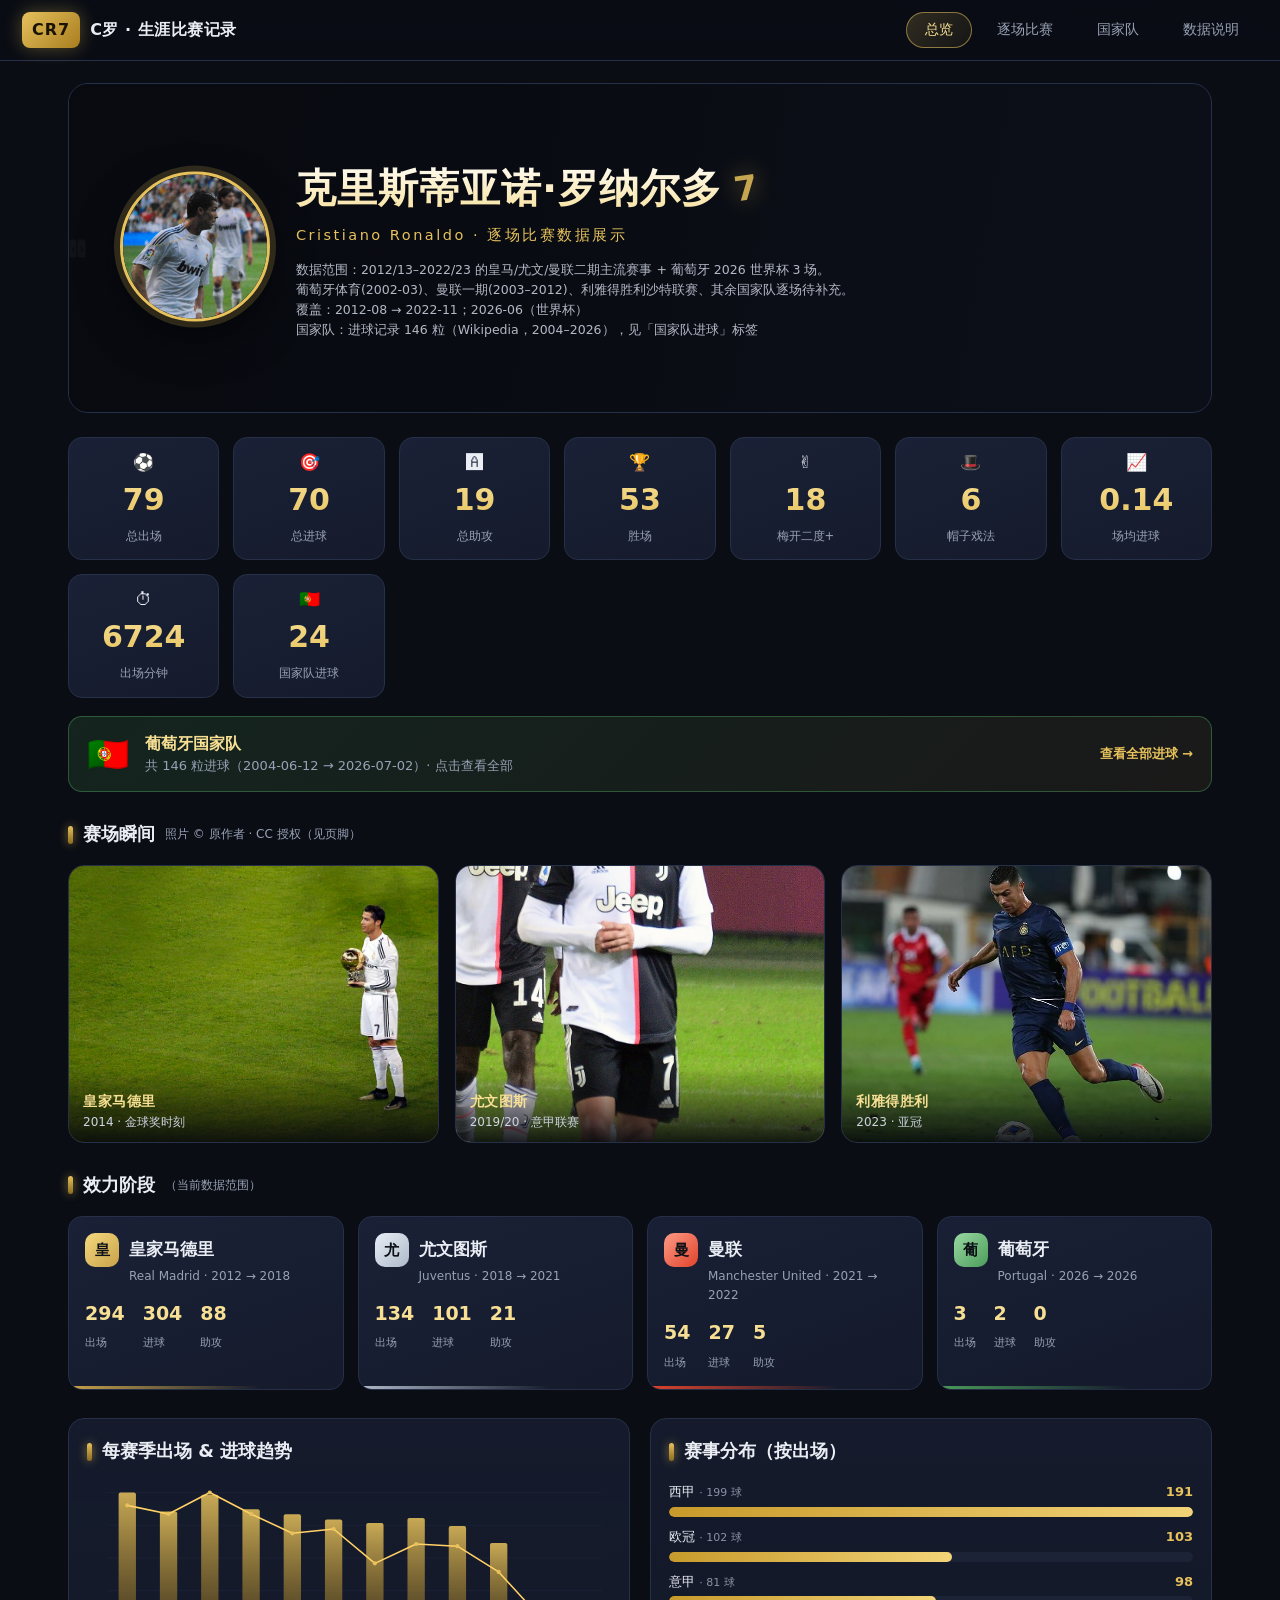
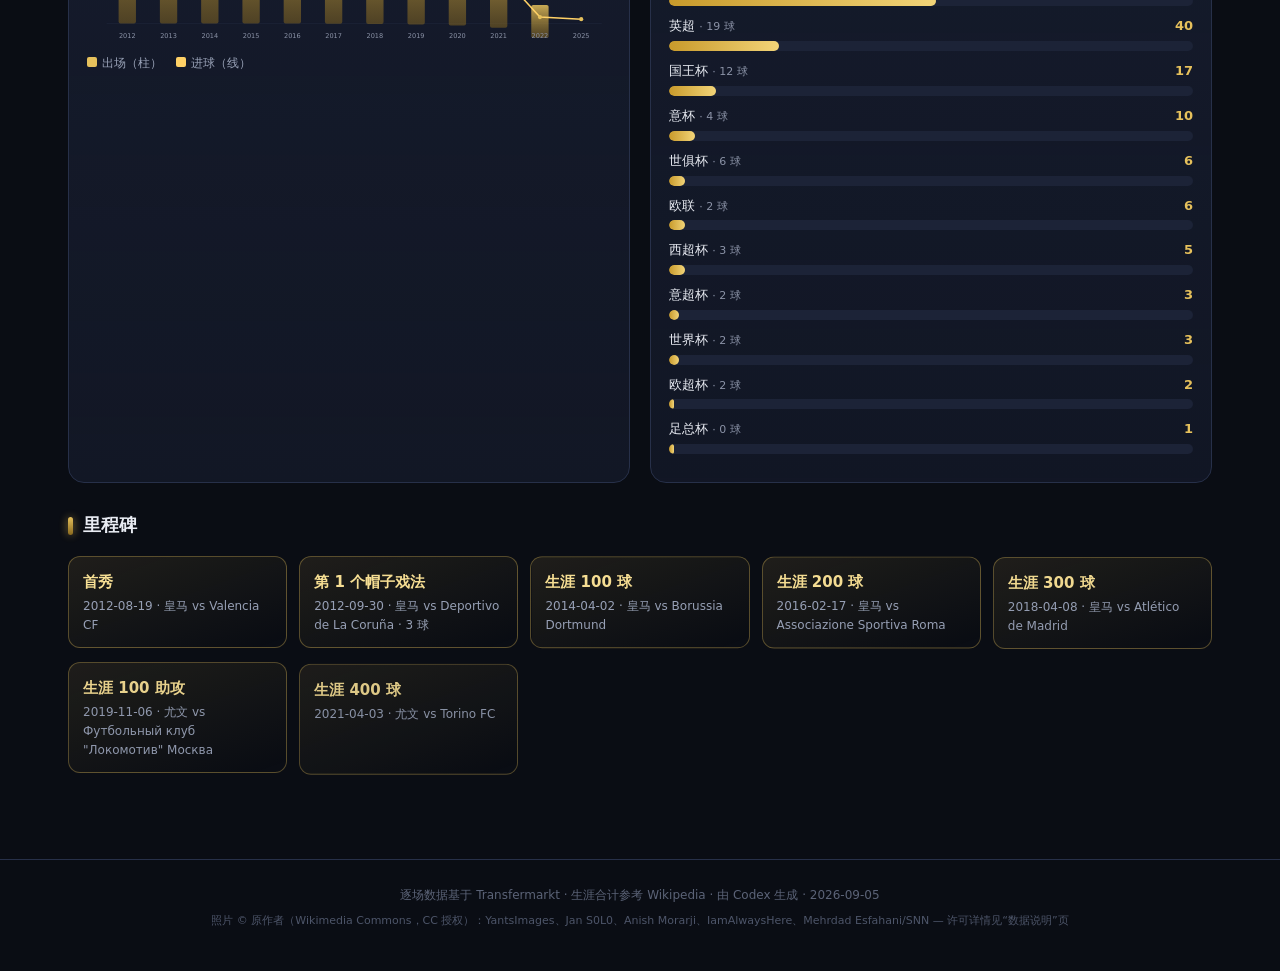
==== commit 83983119: "Add files via upload" ====
--- a/docs-deploy/index.html
+++ b/docs-deploy/index.html
@@ -13,7 +13,7 @@
   <nav class="tabs" id="tabs">
     <button class="tab active" data-view="overview">总览</button>
     <button class="tab" data-view="matches">逐场比赛</button>
-    <button class="tab" data-view="intl">国家队进球</button>
+    <button class="tab" data-view="intl">国家队</button>
     <button class="tab" data-view="about">数据说明</button>
   </nav>
 </header>
@@ -23,8 +23,11 @@
   <section id="view-overview" class="view active">
 
     <div class="hero">
-      <div class="hero-bg"></div>
+      <div class="hero-slides" id="hero-slides"></div>
       <div class="hero-veil"></div>
+      <button class="hero-arr hero-arr-l" id="hs-prev" type="button" aria-label="上一张">&lsaquo;</button>
+      <button class="hero-arr hero-arr-r" id="hs-next" type="button" aria-label="下一张">&rsaquo;</button>
+      <div class="hero-dots" id="hs-dots"></div>
       <div class="hero-content">
         <div class="hero-avatar"><img src="assets/img/avatar.jpg" alt="Cristiano Ronaldo"></div>
         <div class="hero-txt">
@@ -124,35 +127,71 @@
   </section>
 
 
-  <!-- ============ 国家队进球 ============ -->
+  <!-- ============ 国家队 ============ -->
   <section id="view-intl" class="view">
     <div class="hero-intro card">
-      <div class="block-title"><span class="bar"></span>葡萄牙国家队 · C罗 进球记录</div>
+      <div class="block-title"><span class="bar"></span>葡萄牙国家队 · 全部出场与进球</div>
+      <p class="intro-p">C罗为葡萄牙国家队出场 <b>233</b> 场、攻入 <b>146</b> 球（截至 2026-07 世界杯）。下表列出每一场国家队比赛（含未进球场次），进球逐粒明细见下方。</p>
+    </div>
+
+    <div class="card intl-card">
+      <div class="block-title"><span class="bar"></span>国家队 · 全部出场（233 场）</div>
+      <div class="stat-grid" id="caps-stats"></div>
+      <div class="filter-bar">
+        <select id="c-year"></select>
+        <select id="c-cat"></select>
+        <input id="c-search" type="search" placeholder="搜索对手 / 赛事…">
+        <button id="c-reset" class="btn-ghost">重置</button>
+        <span class="filter-summary" id="c-summary"></span>
+      </div>
+      <div class="table-wrap">
+        <table id="caps-table">
+          <thead>
+            <tr>
+              <th>出场</th>
+              <th>日期</th>
+              <th>主/客</th>
+              <th>对手</th>
+              <th>比分</th>
+              <th>结果</th>
+              <th>进球</th>
+              <th>助攻</th>
+              <th>时间</th>
+              <th>赛事</th>
+            </tr>
+          </thead>
+          <tbody id="caps-body"></tbody>
+        </table>
+      </div>
+    </div>
+
+    <div class="card intl-card">
+      <div class="block-title"><span class="bar"></span>国家队 · 进球明细（146 粒）</div>
       <p class="intro-p">C罗为葡萄牙国家队攻入的 <b>146</b> 粒进球（数据来源：Wikipedia《List of international goals scored by Cristiano Ronaldo》，截至 2026-07）。</p>
-    </div>
-    <div class="stat-grid" id="intl-stats"></div>
-    <div class="filter-bar">
-      <select id="i-cat"></select>
-      <select id="i-year"></select>
-      <input id="i-search" type="search" placeholder="搜索对手 / 赛事 / 场地…">
-      <button id="i-reset" class="btn-ghost">重置</button>
-      <span class="filter-summary" id="i-summary"></span>
-    </div>
-    <div class="table-wrap">
-      <table id="intl-table">
-        <thead>
-          <tr>
-            <th>#</th>
-            <th>日期</th>
-            <th>对手</th>
-            <th>进球比分</th>
-            <th>终场</th>
-            <th>赛事</th>
-            <th>场地</th>
-          </tr>
-        </thead>
-        <tbody id="intl-body"></tbody>
-      </table>
+      <div class="stat-grid" id="intl-stats"></div>
+      <div class="filter-bar">
+        <select id="i-cat"></select>
+        <select id="i-year"></select>
+        <input id="i-search" type="search" placeholder="搜索对手 / 赛事 / 场地…">
+        <button id="i-reset" class="btn-ghost">重置</button>
+        <span class="filter-summary" id="i-summary"></span>
+      </div>
+      <div class="table-wrap">
+        <table id="intl-table">
+          <thead>
+            <tr>
+              <th>#</th>
+              <th>日期</th>
+              <th>对手</th>
+              <th>进球比分</th>
+              <th>终场</th>
+              <th>赛事</th>
+              <th>场地</th>
+            </tr>
+          </thead>
+          <tbody id="intl-body"></tbody>
+        </table>
+      </div>
     </div>
   </section>
 
@@ -168,7 +207,7 @@
 </main>
 
 <footer>
-  <div>数据基于 Kaggle「Football Data from Transfermarkt」 · 由 Codex 生成 · 2026-09-02</div>
+  <div>逐场数据基于 Transfermarkt · 生涯合计参考 Wikipedia · 由 Codex 生成 · 2026-09-05</div>
   <div class="foot-credits" id="foot-credits"></div>
 </footer>
 
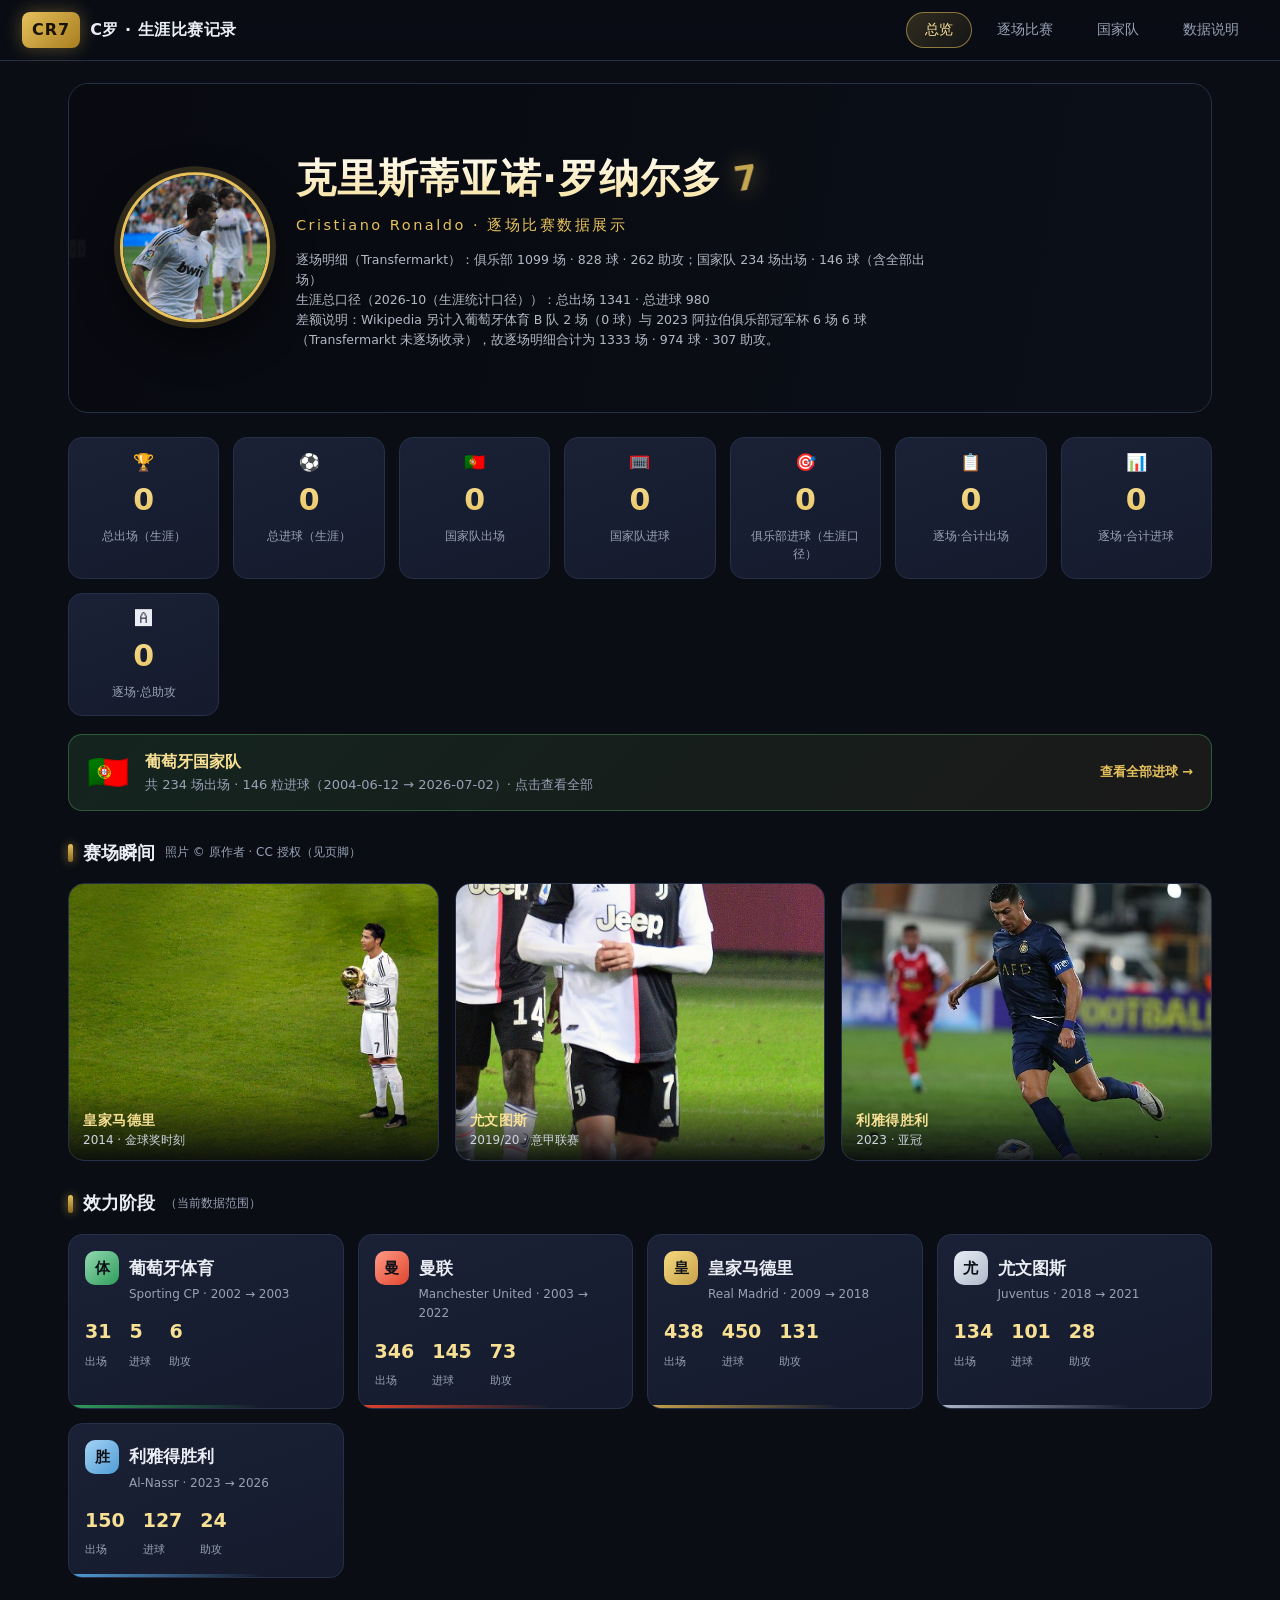
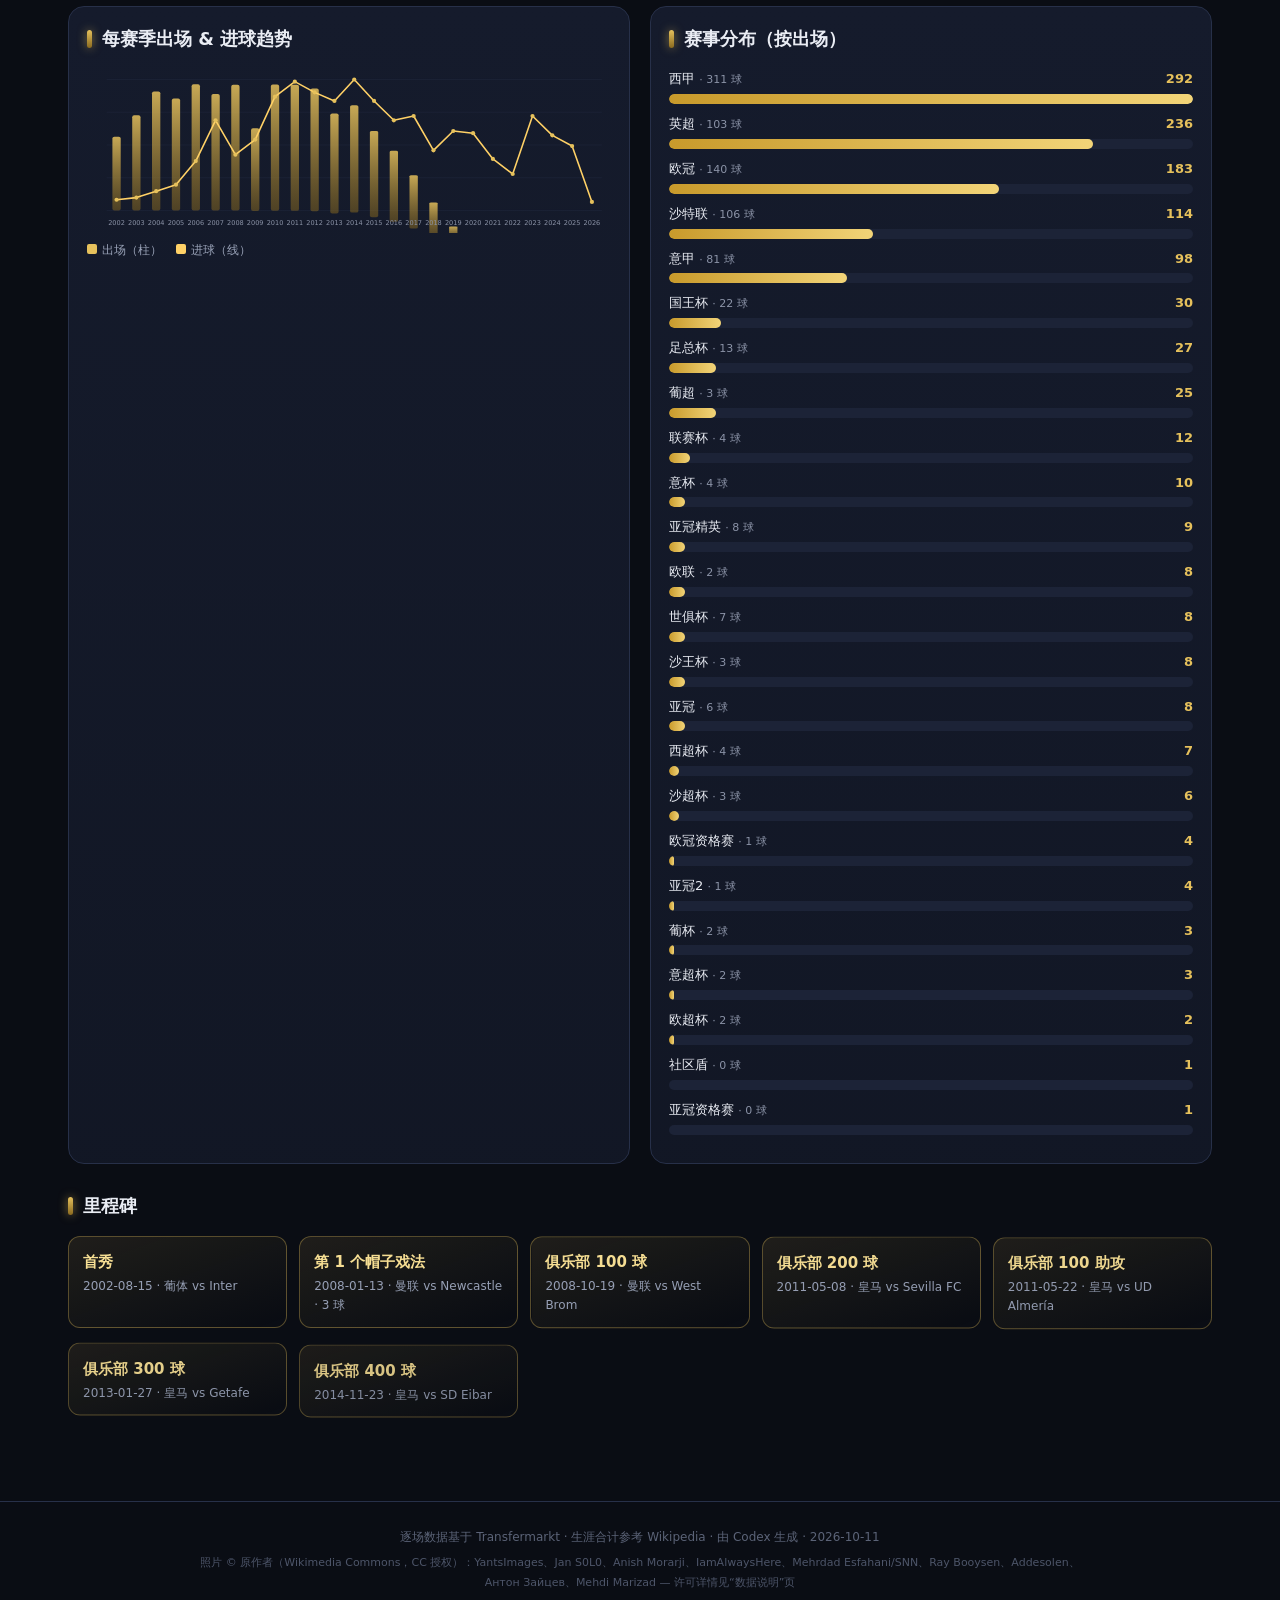
==== commit dfc60ea2: "Add files via upload" ====
--- a/docs-deploy/index.html
+++ b/docs-deploy/index.html
@@ -131,11 +131,11 @@
   <section id="view-intl" class="view">
     <div class="hero-intro card">
       <div class="block-title"><span class="bar"></span>葡萄牙国家队 · 全部出场与进球</div>
-      <p class="intro-p">C罗为葡萄牙国家队出场 <b>233</b> 场、攻入 <b>146</b> 球（截至 2026-07 世界杯）。下表列出每一场国家队比赛（含未进球场次），进球逐粒明细见下方。</p>
+      <p class="intro-p">C罗为葡萄牙国家队出场 <b>234</b> 场、攻入 <b>146</b> 球（截至 2026-07 世界杯）。下表列出每一场国家队比赛（含未进球场次），进球逐粒明细见下方。</p>
     </div>
 
     <div class="card intl-card">
-      <div class="block-title"><span class="bar"></span>国家队 · 全部出场（233 场）</div>
+      <div class="block-title"><span class="bar"></span>国家队 · 全部出场（234 场）</div>
       <div class="stat-grid" id="caps-stats"></div>
       <div class="filter-bar">
         <select id="c-year"></select>
@@ -207,7 +207,7 @@
 </main>
 
 <footer>
-  <div>逐场数据基于 Transfermarkt · 生涯合计参考 Wikipedia · 由 Codex 生成 · 2026-09-05</div>
+  <div>逐场数据基于 Transfermarkt · 生涯合计参考 Wikipedia · 由 Codex 生成 · 2026-10-11</div>
   <div class="foot-credits" id="foot-credits"></div>
 </footer>
 
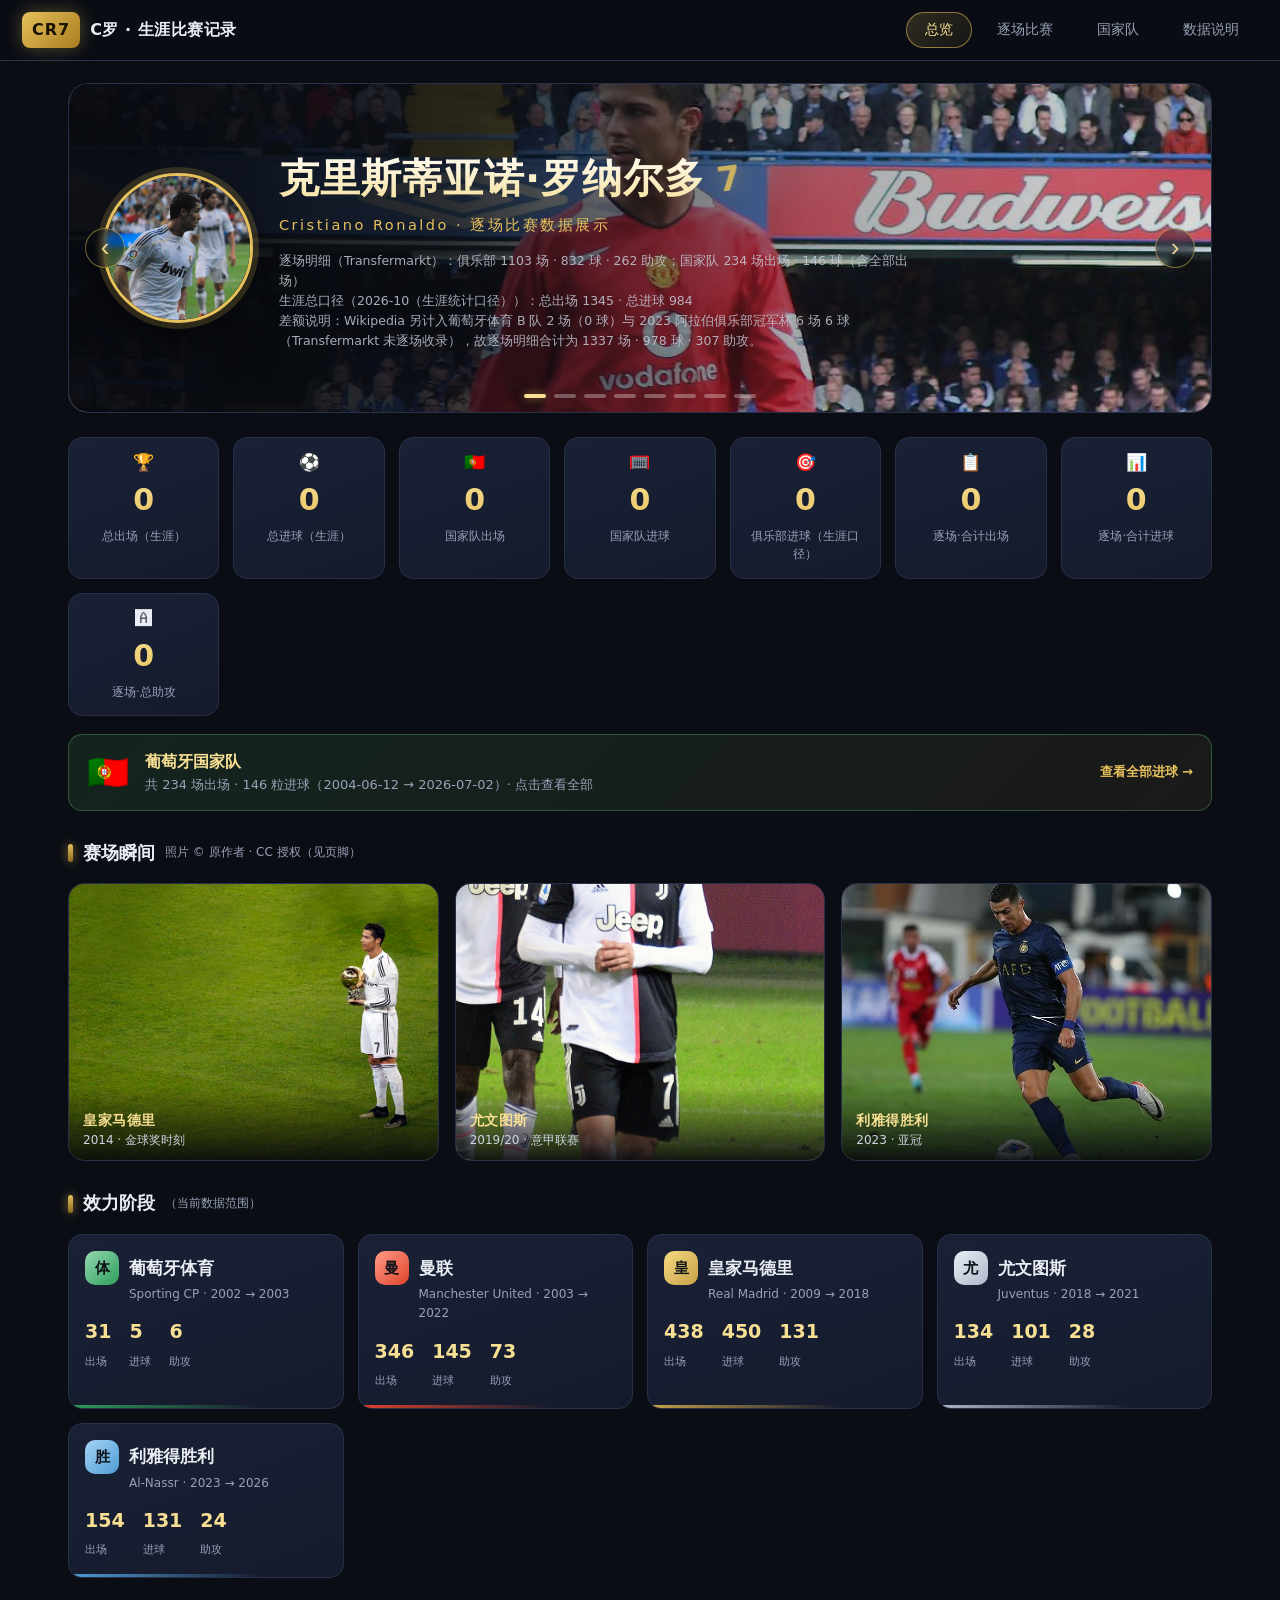
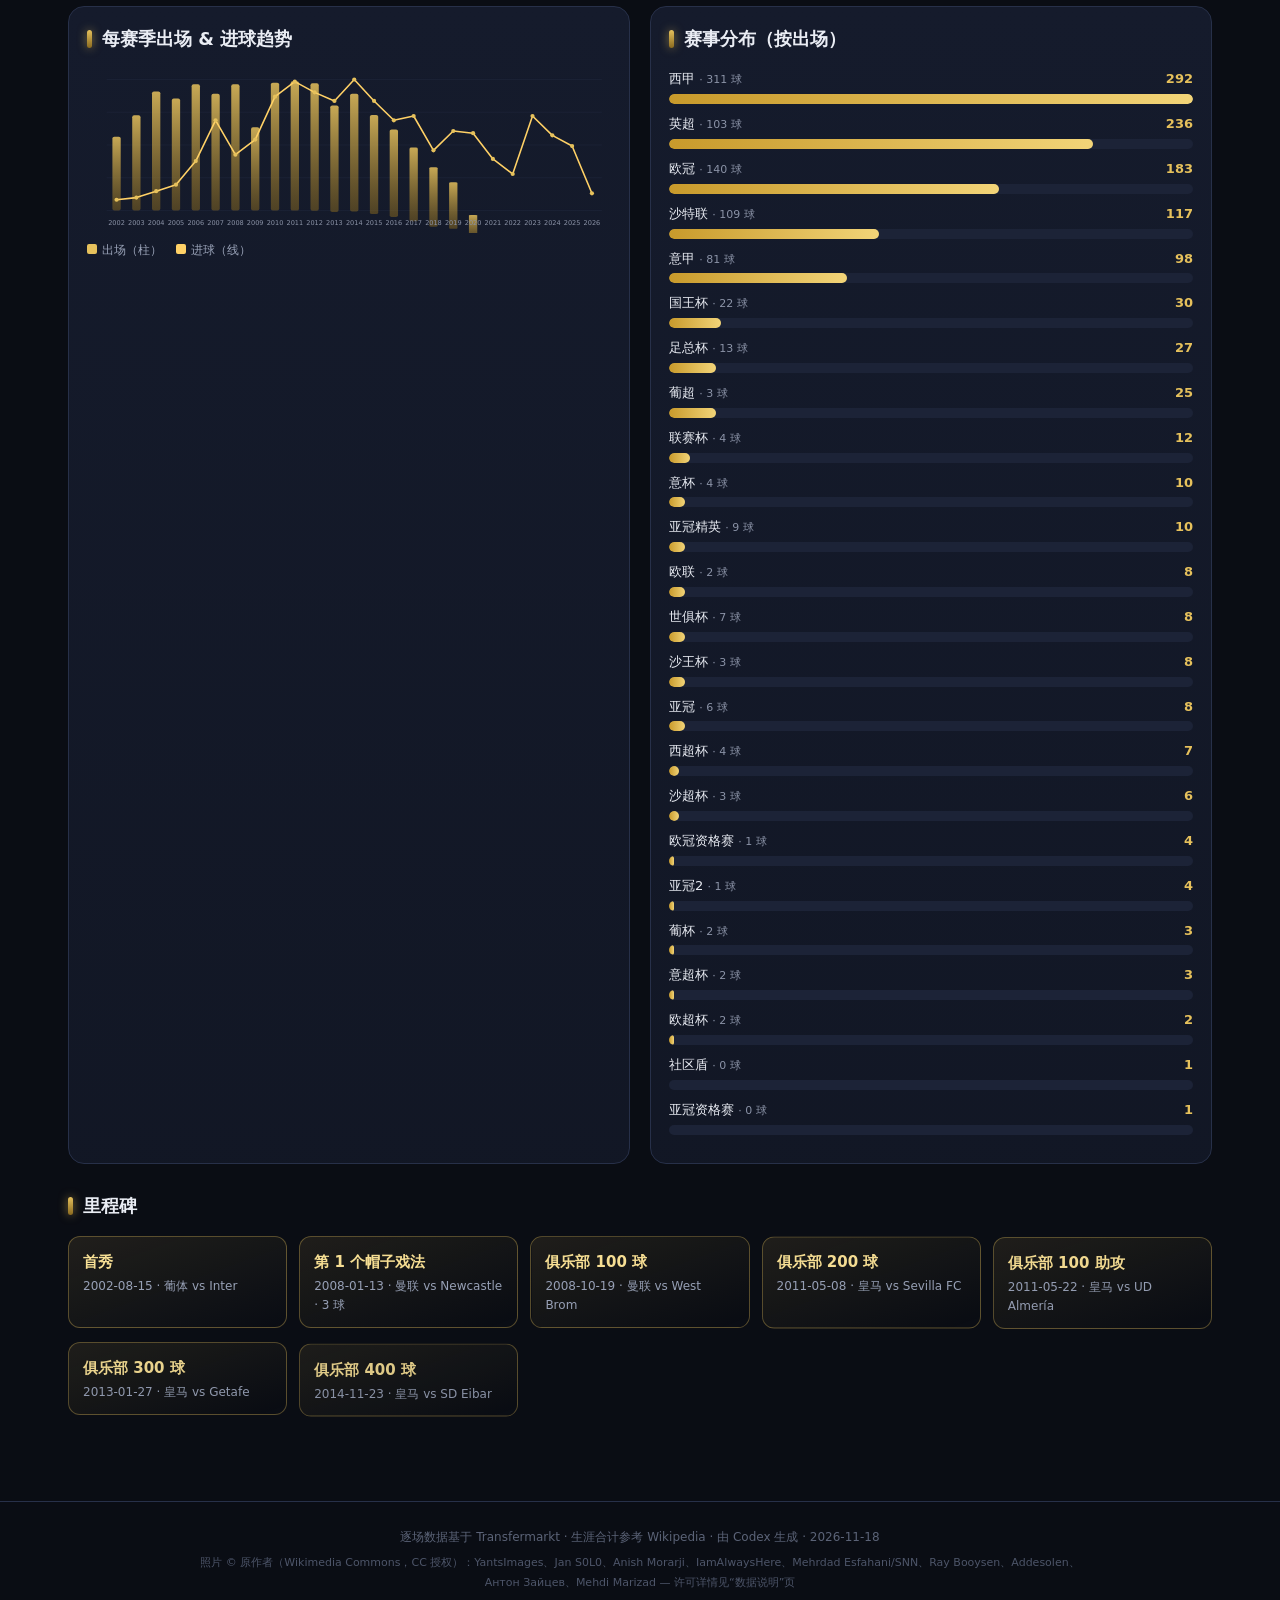
==== commit c0ade1a0: "Add files via upload" ====
--- a/docs-deploy/index.html
+++ b/docs-deploy/index.html
@@ -207,7 +207,7 @@
 </main>
 
 <footer>
-  <div>逐场数据基于 Transfermarkt · 生涯合计参考 Wikipedia · 由 Codex 生成 · 2026-10-11</div>
+  <div>逐场数据基于 Transfermarkt · 生涯合计参考 Wikipedia · 由 Codex 生成 · 2026-11-18</div>
   <div class="foot-credits" id="foot-credits"></div>
 </footer>
 
--- a/docs-deploy/css/style.css
+++ b/docs-deploy/css/style.css
@@ -61,10 +61,22 @@
 /* ---------- hero with photo ---------- */
 .hero{position:relative; overflow:hidden; min-height:330px; border:1px solid var(--line); border-radius:20px;
   display:flex; align-items:center; margin-bottom:24px; background:#0c1019;}
-.hero-bg{position:absolute; inset:0; background-image:url(../assets/img/hero.jpg); background-size:cover;
-  background-position:center 22%;}
+.hero-slides{position:absolute; inset:0; overflow:hidden; background:#0c1019 url(../assets/img/hero.jpg) center 30%/cover no-repeat}
+.hero-track{position:absolute; inset:0; display:flex; will-change:transform}
+.hs{position:relative; flex:0 0 100%; height:100%; background-size:cover; background-position:center 30%;}
 .hero-veil{position:absolute; inset:0;
-  background:linear-gradient(100deg, rgba(8,10,16,.96) 8%, rgba(8,10,16,.82) 38%, rgba(8,10,16,.28) 70%, rgba(8,10,16,.15));}
+  background:linear-gradient(100deg, rgba(8,10,16,.97) 6%, rgba(8,10,16,.85) 34%, rgba(8,10,16,.34) 64%, rgba(8,10,16,.12));}
+.hero-arr{position:absolute; top:50%; transform:translateY(-50%); z-index:3; width:40px; height:40px;
+  display:flex; align-items:center; justify-content:center; border-radius:50%;
+  border:1px solid rgba(230,193,92,.55); background:rgba(10,13,20,.38); color:var(--gold2);
+  font-size:26px; line-height:1; cursor:pointer; backdrop-filter:blur(3px); transition:.18s; opacity:.9; padding:0 0 3px;}
+.hero-arr:hover{background:rgba(230,193,92,.22); border-color:var(--gold)}
+.hero-arr-l{left:16px}
+.hero-arr-r{right:16px}
+.hero-dots{position:absolute; left:0; right:0; bottom:14px; z-index:2; display:flex; justify-content:center; gap:8px; flex-wrap:wrap}
+.hero-dots i{width:22px; height:4px; border-radius:3px; background:rgba(255,255,255,.3); cursor:pointer; transition:.2s}
+.hero-dots i:hover{background:rgba(230,193,92,.7)}
+.hero-dots i.on{background:var(--gold2); box-shadow:0 0 8px rgba(230,193,92,.55)}
 .hero-content{position:relative; z-index:2; display:flex; align-items:center; gap:26px;
   padding:38px 34px; width:100%;}
 .hero-avatar{flex:0 0 auto; width:150px; height:150px; border-radius:50%; overflow:hidden;
@@ -192,6 +204,11 @@
   .topbar{justify-content:center}
   .hero{min-height:auto}
   .hero-avatar{width:110px; height:110px}
+  .hero-arr{width:32px;height:32px;font-size:20px}
+  .hero-arr-l{left:8px}
+  .hero-arr-r{right:8px}
+  .hero-dots{bottom:8px}
+  .hero-dots i{width:16px;height:3px}
 }
 
 
